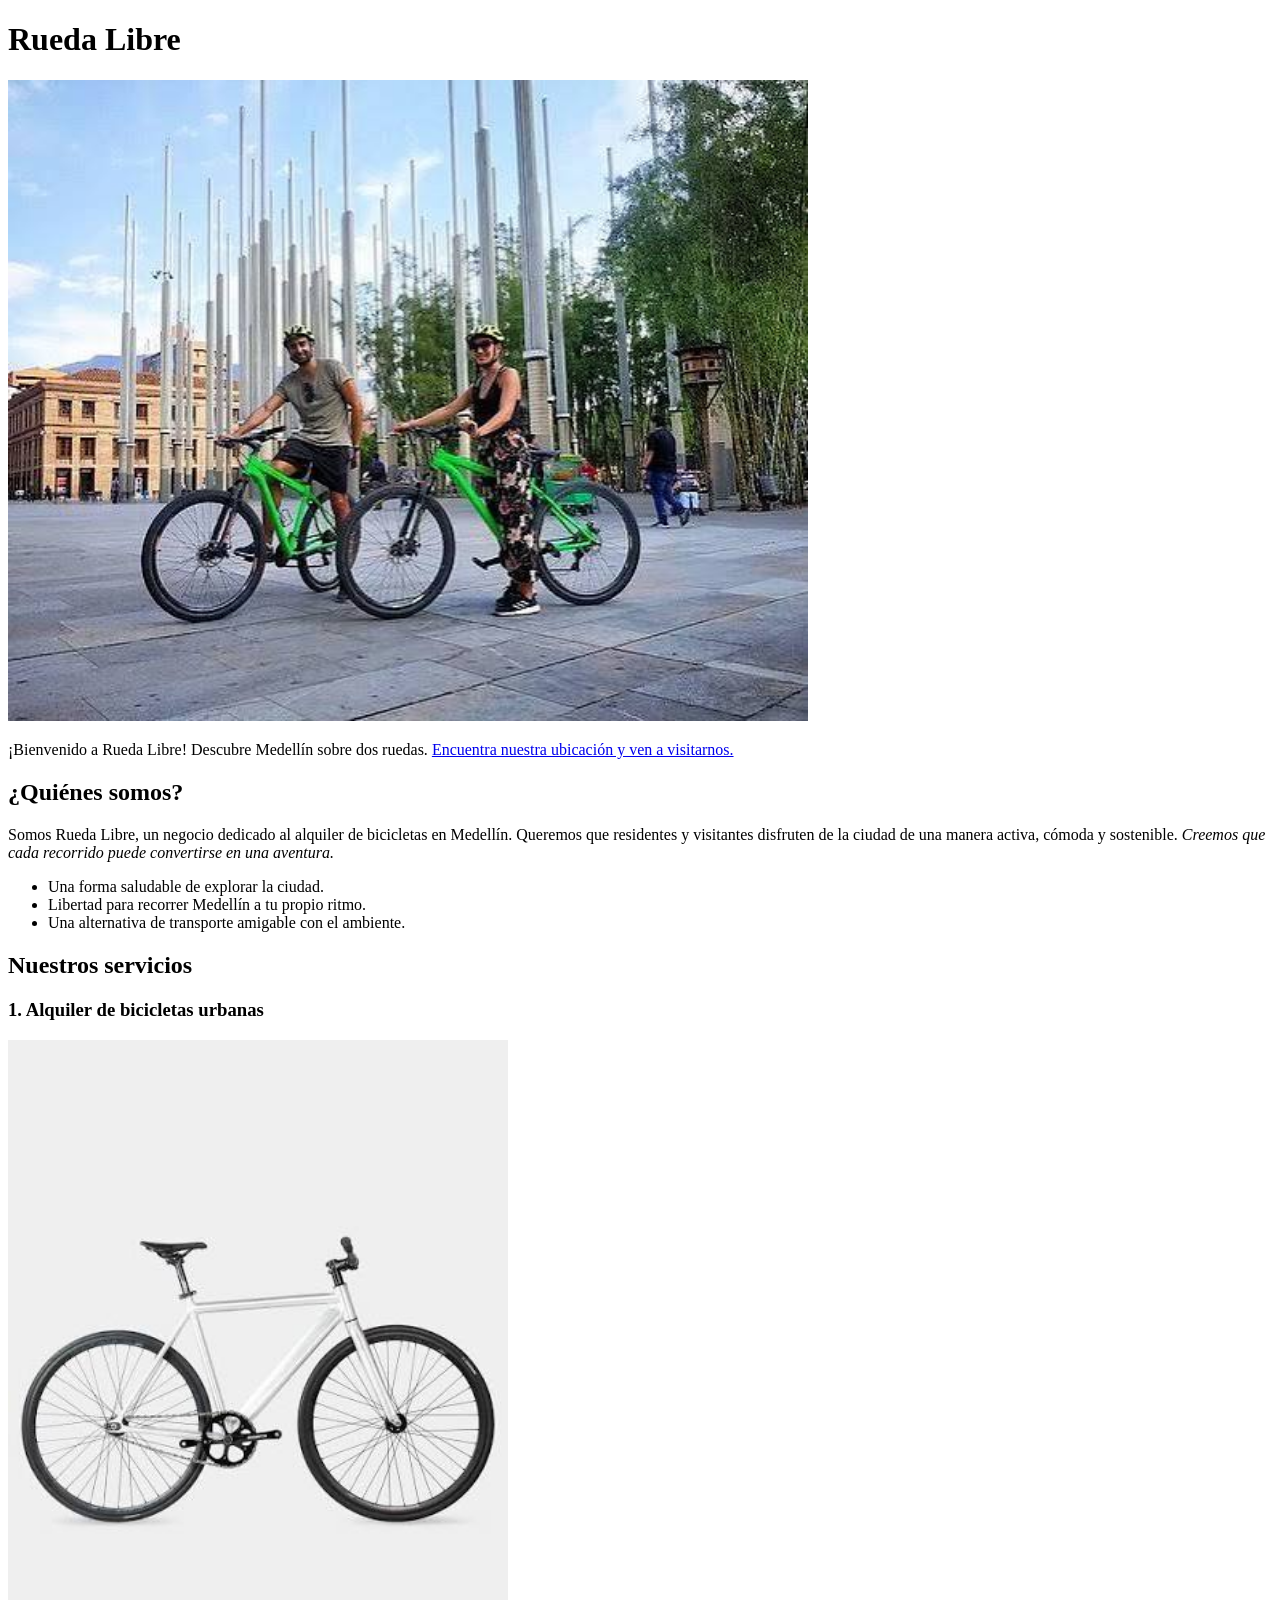
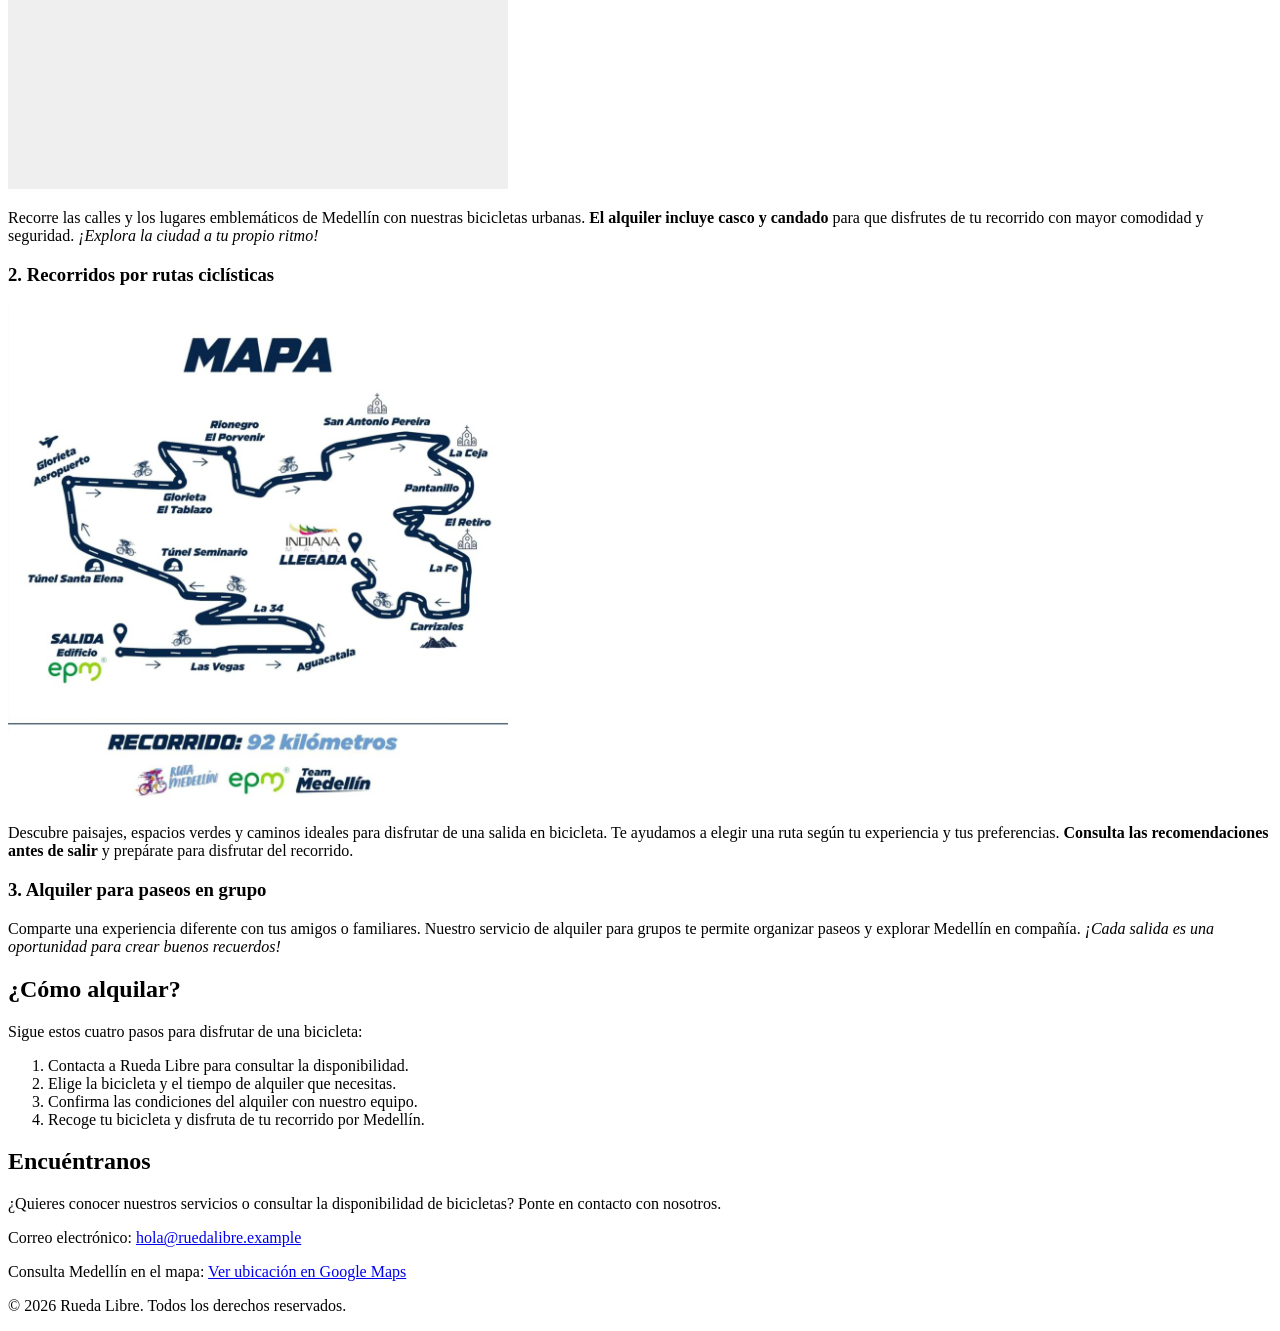
==== index.html @ 16d1e417 "Minireto 2, Día 1" ====
<!DOCTYPE html>
<html lang="es">
<head>
    <meta charset="UTF-8">
    <meta name="viewport" content="width=device-width, initial-scale=1.0">

    <meta name="description" content="Alquila bicicletas con Rueda Libre en Medellín. Explora la ciudad, disfruta de rutas ciclísticas y vive nuevas aventuras sobre dos ruedas.">

    <title>Rueda Libre | Alquiler de bicicletas en Medellín</title>
</head>
<body>

    <header>
        <h1>Rueda Libre</h1>

        <img
            src="img/portada.jpeg"
            alt="Ciclista disfrutando de un recorrido en bicicleta por Medellín"
            width="800"
        >

        <p>
            ¡Bienvenido a Rueda Libre! Descubre Medellín sobre dos ruedas.
            <a href="#encuentranos">Encuentra nuestra ubicación y ven a visitarnos.</a>
        </p>
    </header>

    <main>

        <section id="quienes-somos">
            <h2>¿Quiénes somos?</h2>

            <p>
                Somos Rueda Libre, un negocio dedicado al alquiler de bicicletas
                en Medellín. Queremos que residentes y visitantes disfruten de la
                ciudad de una manera activa, cómoda y sostenible.
                <em>Creemos que cada recorrido puede convertirse en una aventura.</em>
            </p>

            <ul>
                <li>Una forma saludable de explorar la ciudad.</li>
                <li>Libertad para recorrer Medellín a tu propio ritmo.</li>
                <li>Una alternativa de transporte amigable con el ambiente.</li>
            </ul>
        </section>

        <section id="nuestros-servicios">
            <h2>Nuestros servicios</h2>

            <article>
                <h3>1. Alquiler de bicicletas urbanas</h3>

                <img
                    src="img/bicicleta.jpeg"
                    alt="Bicicleta urbana disponible para alquilar en Rueda Libre"
                    width="500"
                >

                <p>
                    Recorre las calles y los lugares emblemáticos de Medellín
                    con nuestras bicicletas urbanas.
                    <strong>El alquiler incluye casco y candado</strong>
                    para que disfrutes de tu recorrido con mayor comodidad y
                    seguridad.
                    <em>¡Explora la ciudad a tu propio ritmo!</em>
                </p>
            </article>

            <article>
                <h3>2. Recorridos por rutas ciclísticas</h3>

                <img
                    src="img/ruta.jpeg"
                    alt="Ruta ciclística rodeada de vegetación en los alrededores de Medellín"
                    width="500"
                >

                <p>
                    Descubre paisajes, espacios verdes y caminos ideales para
                    disfrutar de una salida en bicicleta. Te ayudamos a elegir
                    una ruta según tu experiencia y tus preferencias.
                    <strong>Consulta las recomendaciones antes de salir</strong>
                    y prepárate para disfrutar del recorrido.
                </p>
            </article>

            <article>
                <h3>3. Alquiler para paseos en grupo</h3>

                <p>
                    Comparte una experiencia diferente con tus amigos o familiares.
                    Nuestro servicio de alquiler para grupos te permite organizar
                    paseos y explorar Medellín en compañía.
                    <em>¡Cada salida es una oportunidad para crear buenos recuerdos!</em>
                </p>
            </article>
        </section>

        <section id="como-alquilar">
            <h2>¿Cómo alquilar?</h2>

            <p>Sigue estos cuatro pasos para disfrutar de una bicicleta:</p>

            <ol>
                <li>Contacta a Rueda Libre para consultar la disponibilidad.</li>
                <li>Elige la bicicleta y el tiempo de alquiler que necesitas.</li>
                <li>Confirma las condiciones del alquiler con nuestro equipo.</li>
                <li>Recoge tu bicicleta y disfruta de tu recorrido por Medellín.</li>
            </ol>
        </section>

        <section id="encuentranos">
            <h2>Encuéntranos</h2>

            <p>
                ¿Quieres conocer nuestros servicios o consultar la disponibilidad
                de bicicletas? Ponte en contacto con nosotros.
            </p>

            <p>
                Correo electrónico:
                <a href="mailto:hola@ruedalibre.example">
                    hola@ruedalibre.example
                </a>
            </p>

            <p>
                Consulta Medellín en el mapa:
                <a
                    href="https://www.google.com/maps/search/?api=1&query=Medellin%2C+Colombia"
                    target="_blank"
                    rel="noopener noreferrer"
                >
                    Ver ubicación en Google Maps
                </a>
            </p>
        </section>

    </main>

    <footer>
        <p>&copy; 2026 Rueda Libre. Todos los derechos reservados.</p>
    </footer>

</body>
</html>
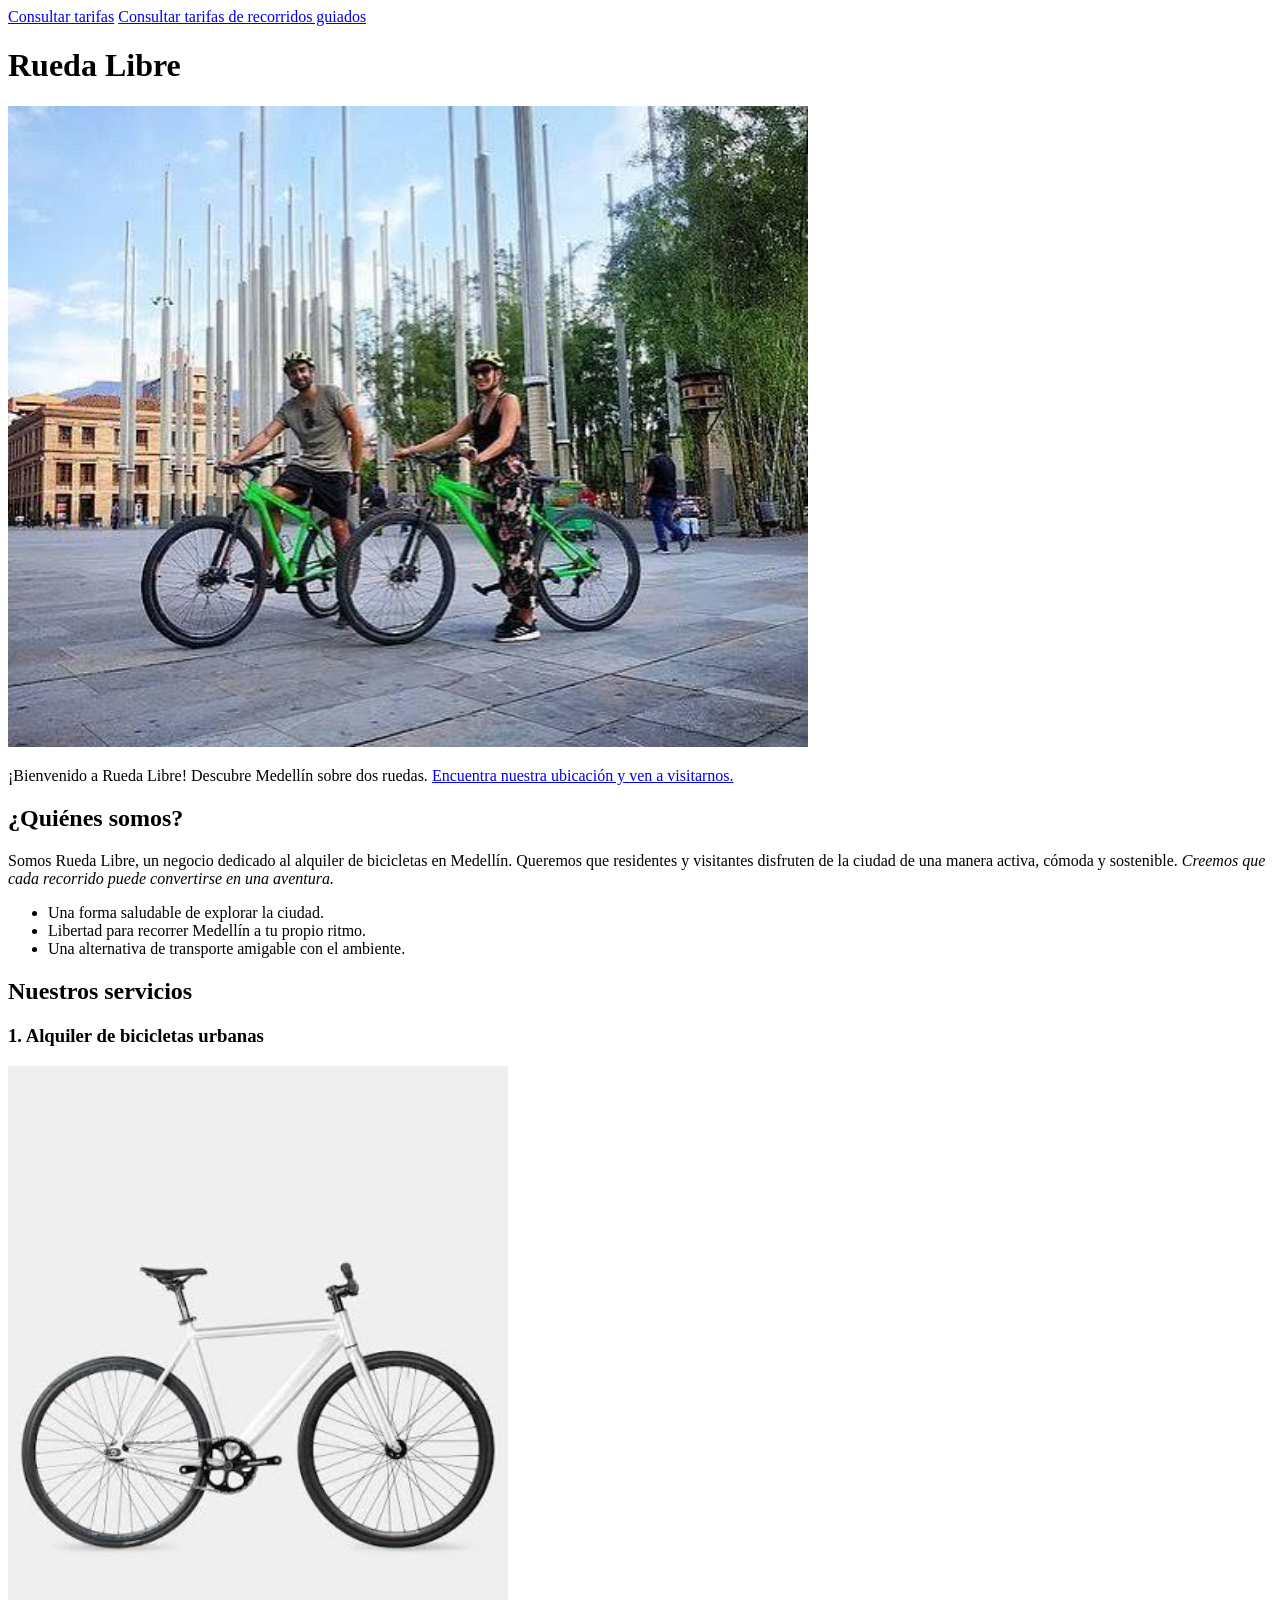
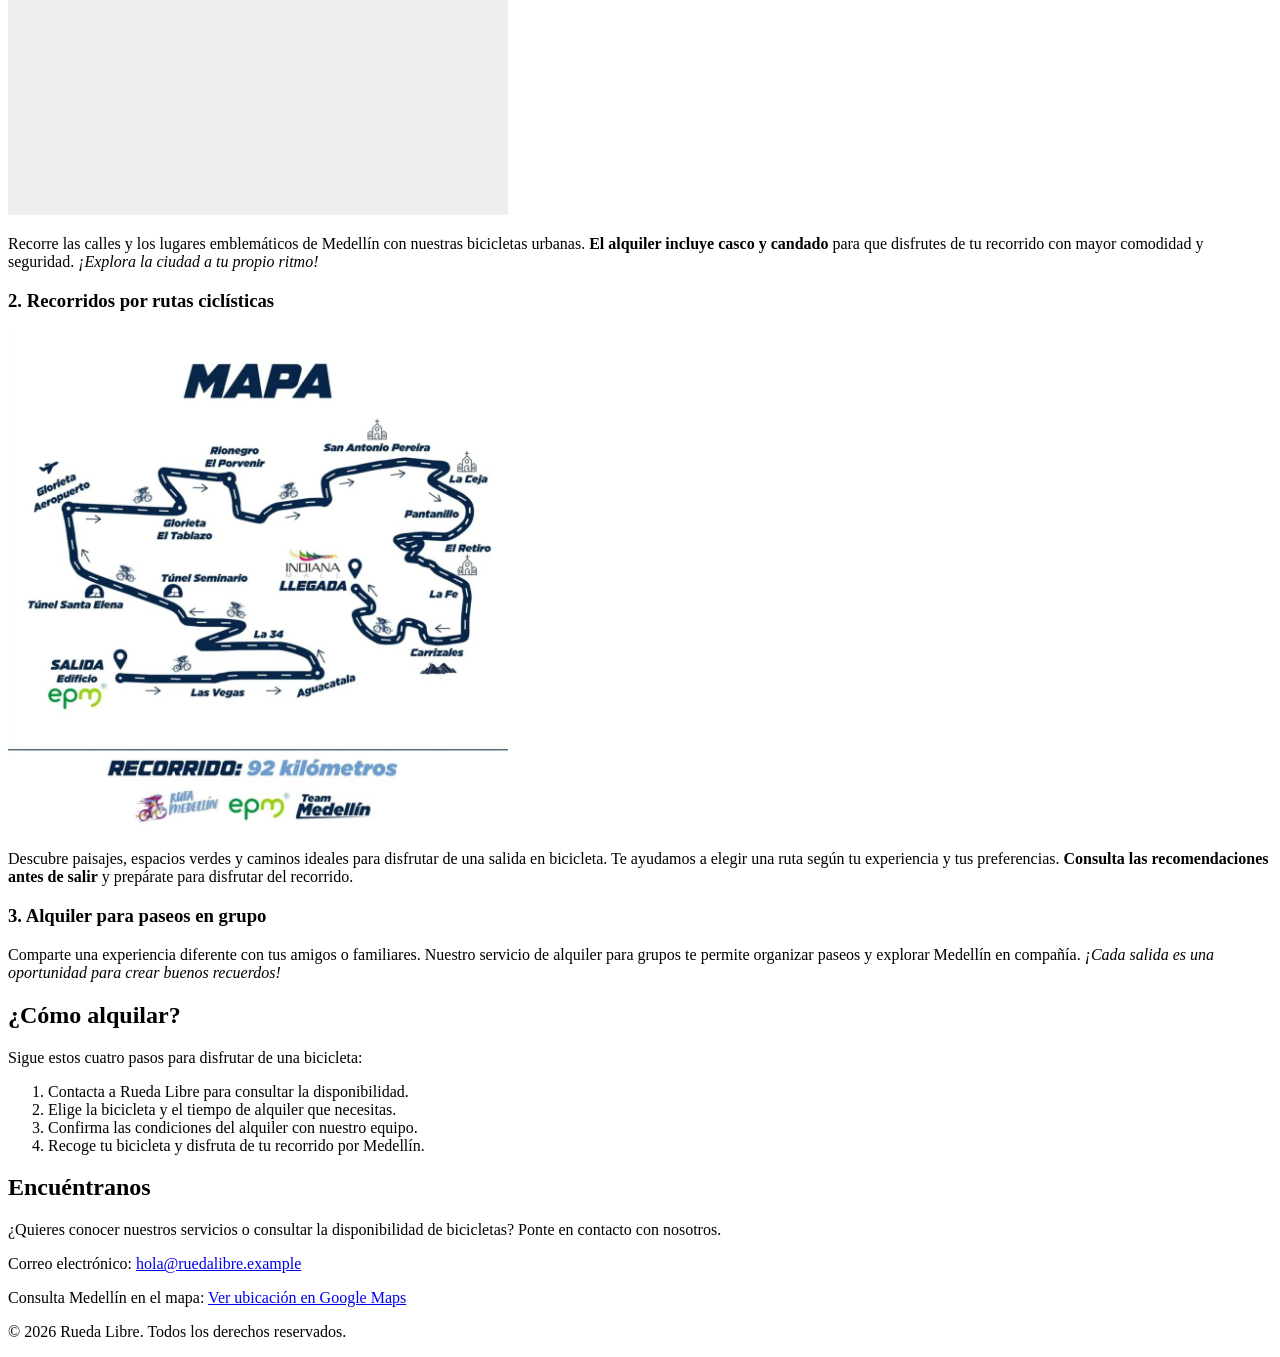
==== commit 9fbbe574: "Minireto 3, Día 1" ====
--- a/index.html
+++ b/index.html
@@ -7,6 +7,12 @@
     <meta name="description" content="Alquila bicicletas con Rueda Libre en Medellín. Explora la ciudad, disfruta de rutas ciclísticas y vive nuevas aventuras sobre dos ruedas.">
 
     <title>Rueda Libre | Alquiler de bicicletas en Medellín</title>
+    
+        <a href="paginas/tarifas.html">Consultar tarifas</a>
+    <a href="paginas/tarifas.html#recorridos-guiados">
+    Consultar tarifas de recorridos guiados
+</a>
+
 </head>
 <body>
 
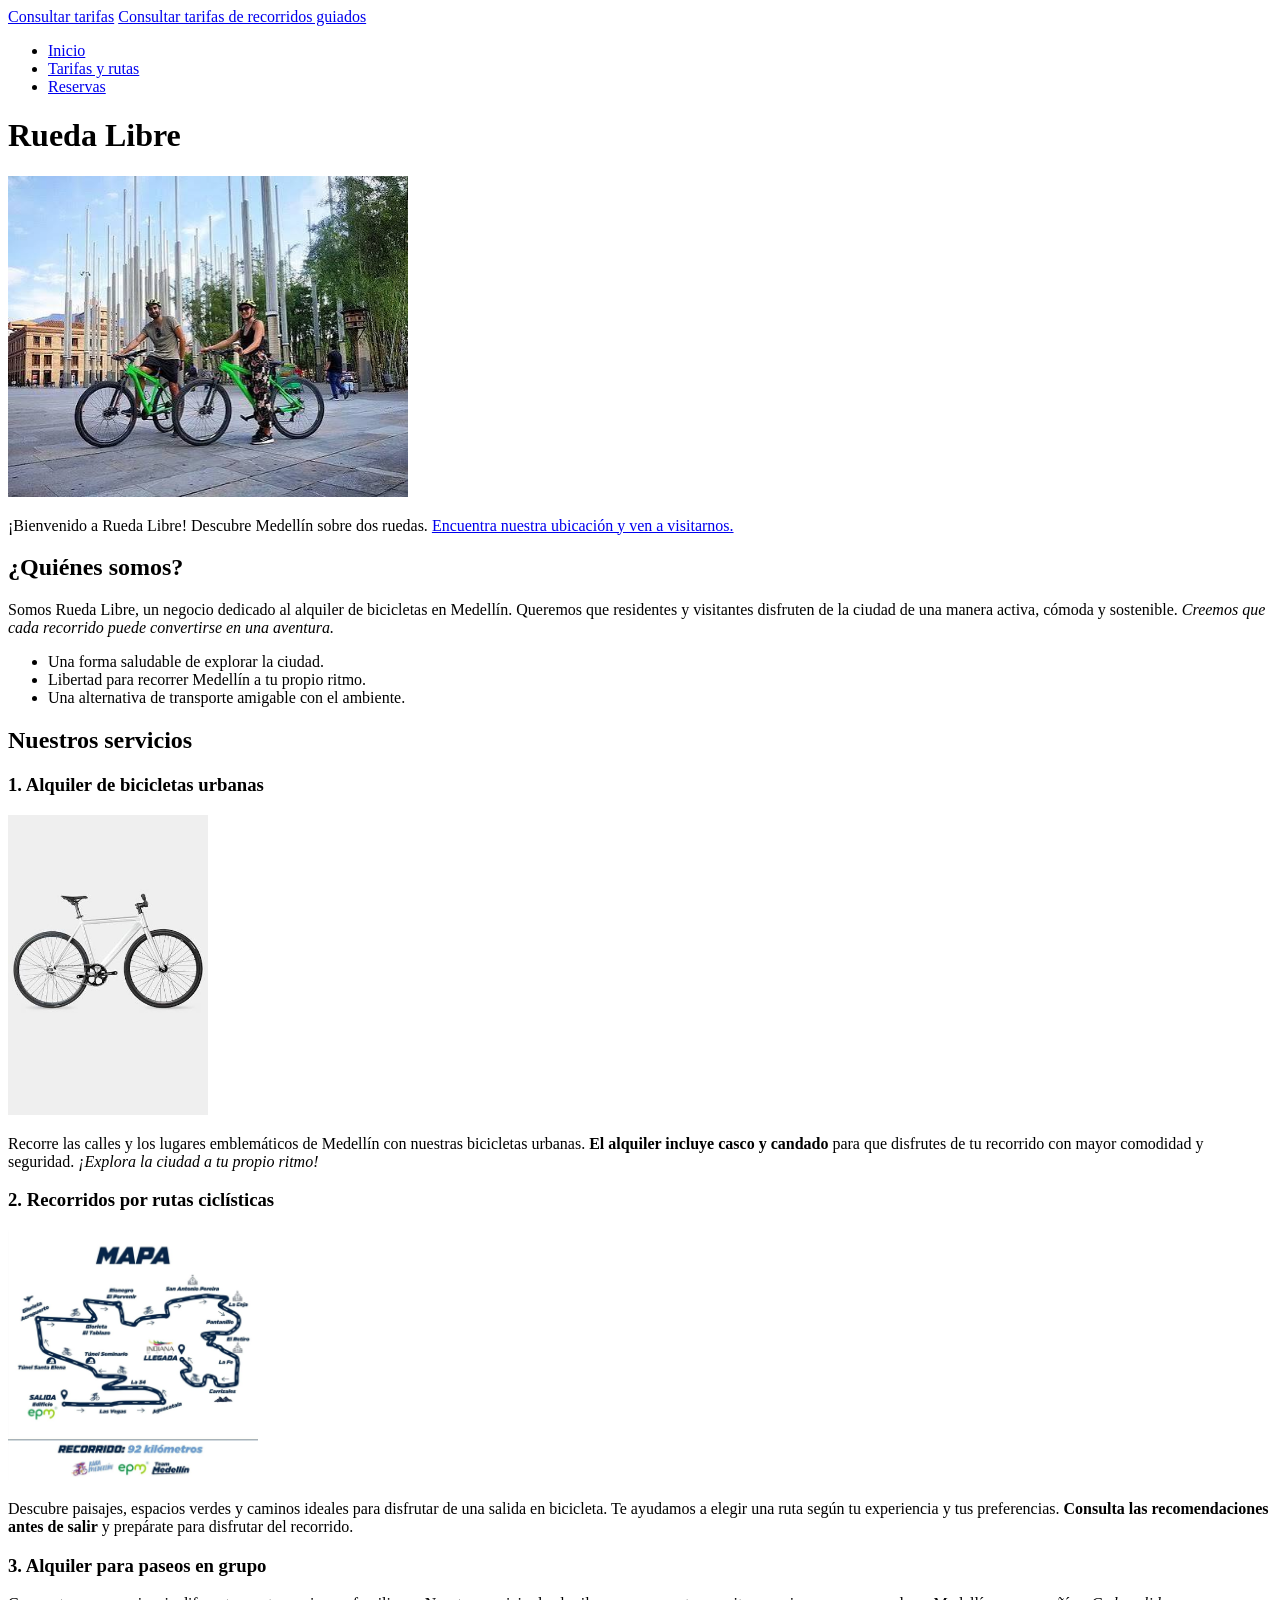
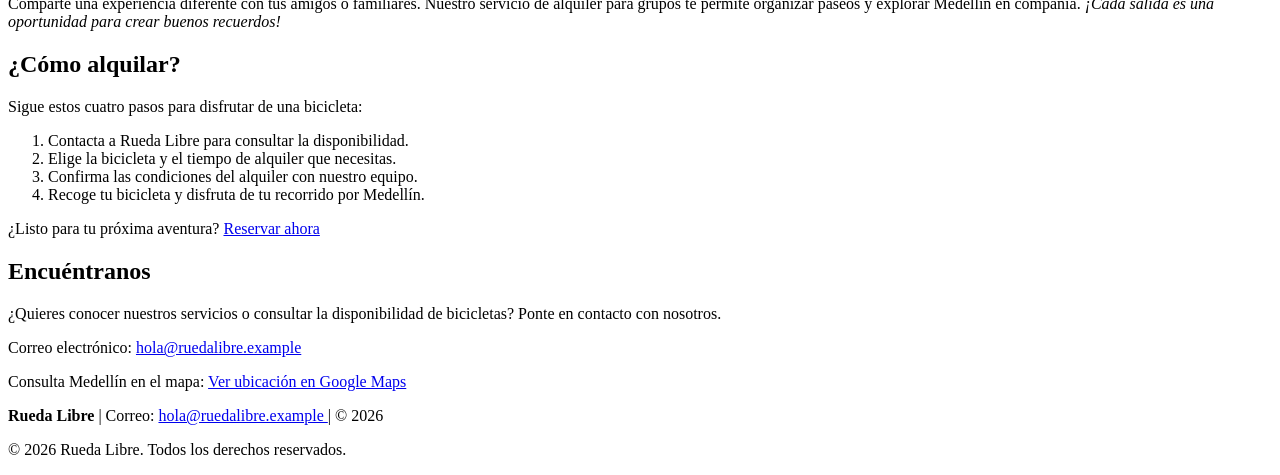
==== commit c14bc649: "v0.1 Día 1 finished" ====
--- a/index.html
+++ b/index.html
@@ -17,12 +17,20 @@
 <body>
 
     <header>
+            <nav aria-label="Menú principal">
+        <ul>
+            <li><a href="index.html" aria-current="page">Inicio</a></li>
+            <li><a href="paginas/tarifas.html">Tarifas y rutas</a></li>
+            <li><a href="paginas/reservas.html">Reservas</a></li>
+        </ul>
+    </nav>
+
         <h1>Rueda Libre</h1>
 
         <img
             src="img/portada.jpeg"
             alt="Ciclista disfrutando de un recorrido en bicicleta por Medellín"
-            width="800"
+            width="400"
         >
 
         <p>
@@ -59,7 +67,7 @@
                 <img
                     src="img/bicicleta.jpeg"
                     alt="Bicicleta urbana disponible para alquilar en Rueda Libre"
-                    width="500"
+                    width="200"
                 >
 
                 <p>
@@ -78,7 +86,7 @@
                 <img
                     src="img/ruta.jpeg"
                     alt="Ruta ciclística rodeada de vegetación en los alrededores de Medellín"
-                    width="500"
+                    width="250"
                 >
 
                 <p>
@@ -114,6 +122,10 @@
                 <li>Recoge tu bicicleta y disfruta de tu recorrido por Medellín.</li>
             </ol>
         </section>
+        <p>
+    ¿Listo para tu próxima aventura?
+    <a href="paginas/reservas.html">Reservar ahora</a>
+</p>
 
         <section id="encuentranos">
             <h2>Encuéntranos</h2>
@@ -144,7 +156,16 @@
 
     </main>
 
+
     <footer>
+        <p>
+        <strong>Rueda Libre</strong> |
+        Correo:
+        <a href="mailto:hola@ruedalibre.example">
+            hola@ruedalibre.example
+        </a> |
+        &copy; 2026
+    </p>
         <p>&copy; 2026 Rueda Libre. Todos los derechos reservados.</p>
     </footer>
 
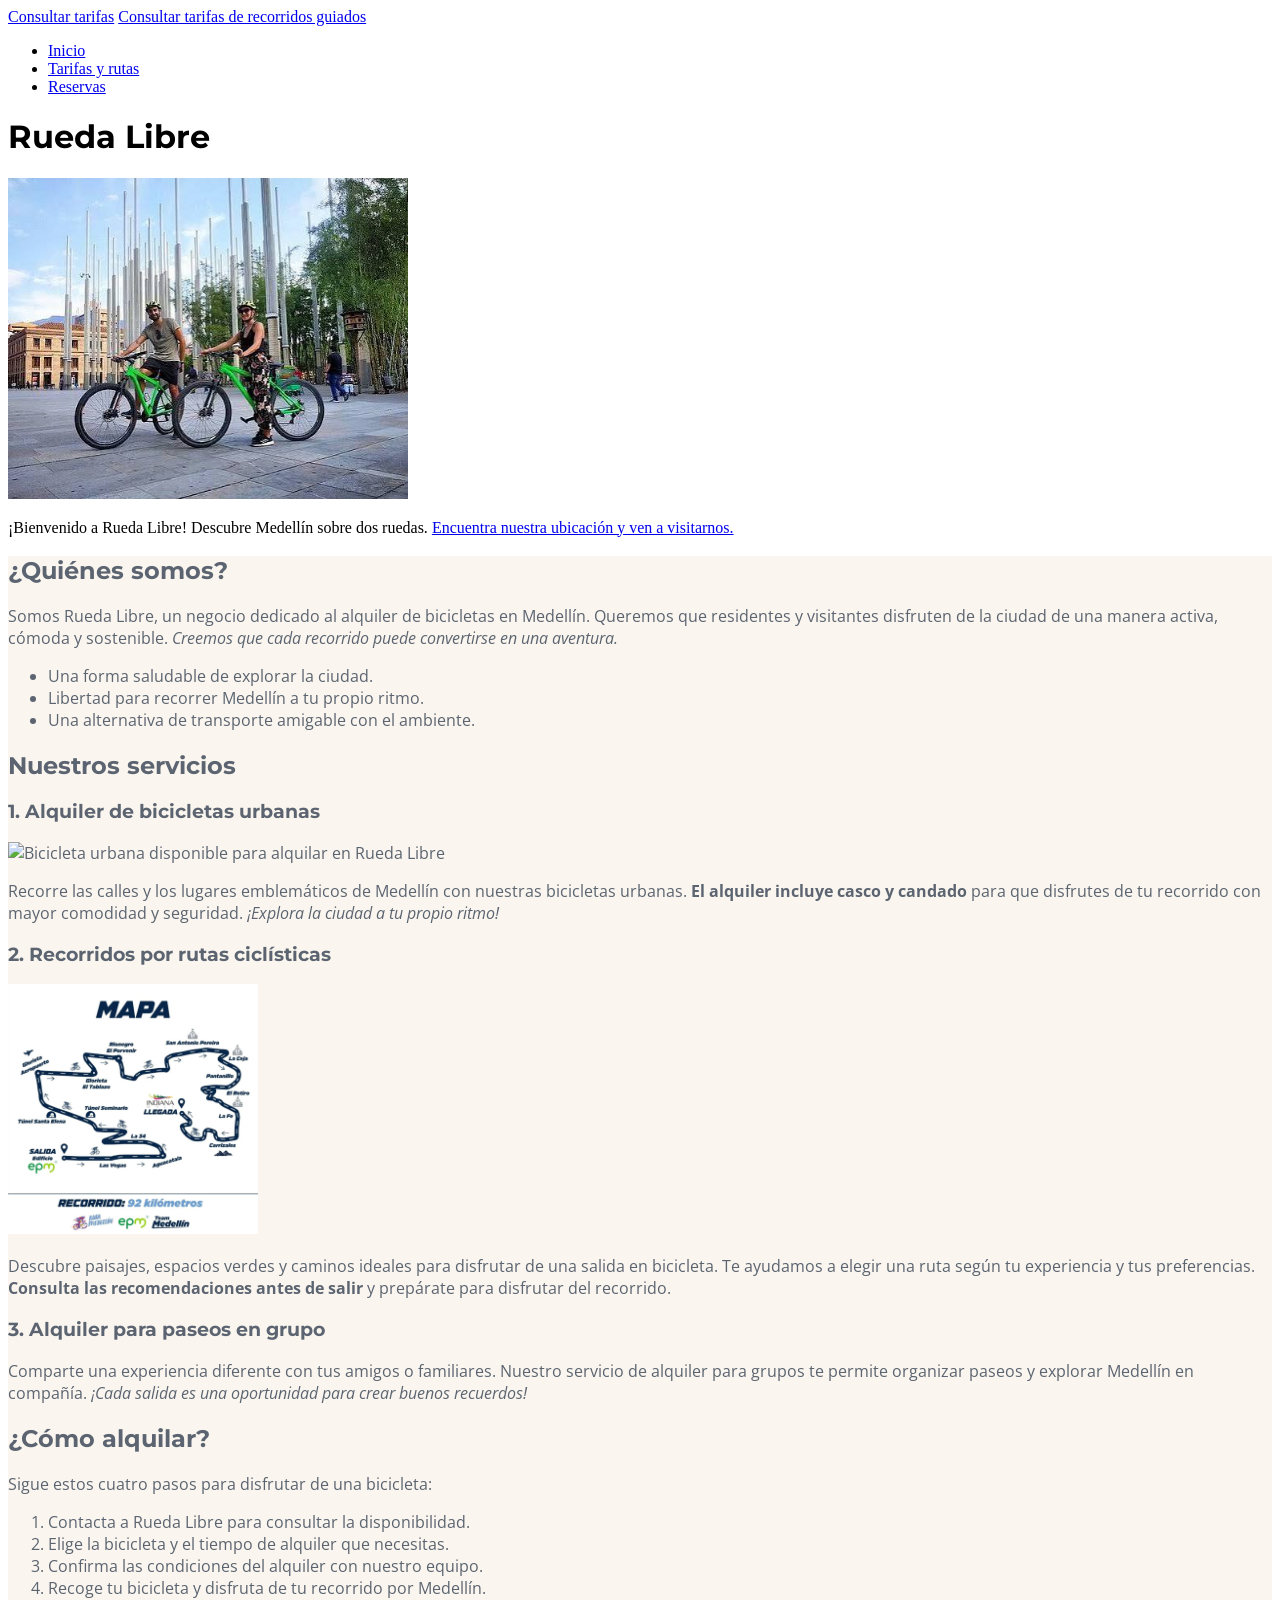
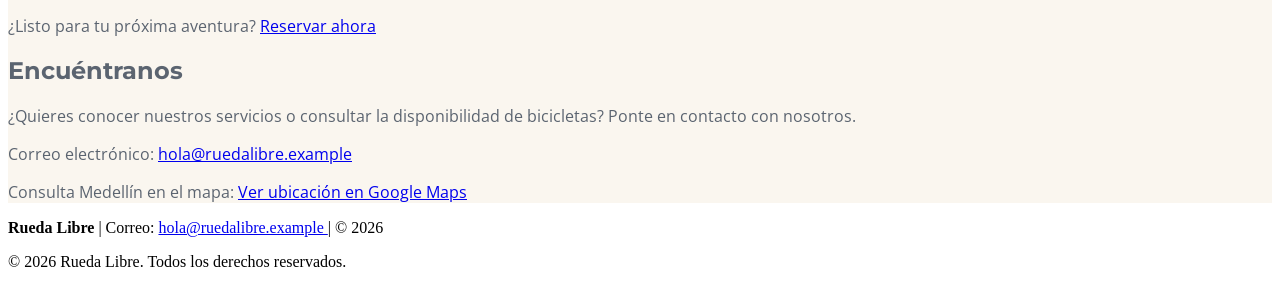
==== commit f0469443: "styles(styles):se agregó fuentes, color y espaciado" ====
--- a/index.html
+++ b/index.html
@@ -1,37 +1,44 @@
 <!DOCTYPE html>
 <html lang="es">
+
 <head>
     <meta charset="UTF-8">
     <meta name="viewport" content="width=device-width, initial-scale=1.0">
 
-    <meta name="description" content="Alquila bicicletas con Rueda Libre en Medellín. Explora la ciudad, disfruta de rutas ciclísticas y vive nuevas aventuras sobre dos ruedas.">
+    <meta name="description"
+        content="Alquila bicicletas con Rueda Libre en Medellín. Explora la ciudad, disfruta de rutas ciclísticas y vive nuevas aventuras sobre dos ruedas.">
 
     <title>Rueda Libre | Alquiler de bicicletas en Medellín</title>
-    
-        <a href="paginas/tarifas.html">Consultar tarifas</a>
+
+    <a href="paginas/tarifas.html">Consultar tarifas</a>
     <a href="paginas/tarifas.html#recorridos-guiados">
-    Consultar tarifas de recorridos guiados
-</a>
+        Consultar tarifas de recorridos guiados
+    </a>
 
+    <link rel="stylesheet" href="css/styles.css">
+    <link rel="preconnect" href="https://fonts.googleapis.com">
+    <link rel="preconnect" href="https://fonts.gstatic.com" crossorigin>
+    <link href="https://fonts.googleapis.com/css2?family=Montserrat:ital,wght@0,100..900;1,100..900&display=swap"
+        rel="stylesheet">
+    <link
+        href="https://fonts.googleapis.com/css2?family=Montserrat:ital,wght@0,100..900;1,100..900&family=Open+Sans:ital,wght@0,300..800;1,300..800&display=swap"
+        rel="stylesheet">
 </head>
+
 <body>
 
     <header>
-            <nav aria-label="Menú principal">
-        <ul>
-            <li><a href="index.html" aria-current="page">Inicio</a></li>
-            <li><a href="paginas/tarifas.html">Tarifas y rutas</a></li>
-            <li><a href="paginas/reservas.html">Reservas</a></li>
-        </ul>
-    </nav>
+        <nav aria-label="Menú principal">
+            <ul>
+                <li><a href="index.html" aria-current="page">Inicio</a></li>
+                <li><a href="paginas/tarifas.html">Tarifas y rutas</a></li>
+                <li><a href="paginas/reservas.html">Reservas</a></li>
+            </ul>
+        </nav>
 
         <h1>Rueda Libre</h1>
 
-        <img
-            src="img/portada.jpeg"
-            alt="Ciclista disfrutando de un recorrido en bicicleta por Medellín"
-            width="400"
-        >
+        <img src="img/portada.jpeg" alt="Ciclista disfrutando de un recorrido en bicicleta por Medellín" width="400">
 
         <p>
             ¡Bienvenido a Rueda Libre! Descubre Medellín sobre dos ruedas.
@@ -64,11 +71,8 @@
             <article>
                 <h3>1. Alquiler de bicicletas urbanas</h3>
 
-                <img
-                    src="img/bicicleta.jpeg"
-                    alt="Bicicleta urbana disponible para alquilar en Rueda Libre"
-                    width="200"
-                >
+                <img src="img/bicicleta.jpeg" alt="Bicicleta urbana disponible para alquilar en Rueda Libre"
+                    width="200">
 
                 <p>
                     Recorre las calles y los lugares emblemáticos de Medellín
@@ -83,11 +87,8 @@
             <article>
                 <h3>2. Recorridos por rutas ciclísticas</h3>
 
-                <img
-                    src="img/ruta.jpeg"
-                    alt="Ruta ciclística rodeada de vegetación en los alrededores de Medellín"
-                    width="250"
-                >
+                <img src="img/ruta.jpeg" alt="Ruta ciclística rodeada de vegetación en los alrededores de Medellín"
+                    width="250">
 
                 <p>
                     Descubre paisajes, espacios verdes y caminos ideales para
@@ -123,9 +124,9 @@
             </ol>
         </section>
         <p>
-    ¿Listo para tu próxima aventura?
-    <a href="paginas/reservas.html">Reservar ahora</a>
-</p>
+            ¿Listo para tu próxima aventura?
+            <a href="paginas/reservas.html">Reservar ahora</a>
+        </p>
 
         <section id="encuentranos">
             <h2>Encuéntranos</h2>
@@ -144,11 +145,8 @@
 
             <p>
                 Consulta Medellín en el mapa:
-                <a
-                    href="https://www.google.com/maps/search/?api=1&query=Medellin%2C+Colombia"
-                    target="_blank"
-                    rel="noopener noreferrer"
-                >
+                <a href="https://www.google.com/maps/search/?api=1&query=Medellin%2C+Colombia" target="_blank"
+                    rel="noopener noreferrer">
                     Ver ubicación en Google Maps
                 </a>
             </p>
@@ -159,15 +157,16 @@
 
     <footer>
         <p>
-        <strong>Rueda Libre</strong> |
-        Correo:
-        <a href="mailto:hola@ruedalibre.example">
-            hola@ruedalibre.example
-        </a> |
-        &copy; 2026
-    </p>
+            <strong>Rueda Libre</strong> |
+            Correo:
+            <a href="mailto:hola@ruedalibre.example">
+                hola@ruedalibre.example
+            </a> |
+            &copy; 2026
+        </p>
         <p>&copy; 2026 Rueda Libre. Todos los derechos reservados.</p>
     </footer>
 
 </body>
+
 </html>
--- a/css/styles.css
+++ b/css/styles.css
@@ -0,0 +1,23 @@
+:root {
+--botones-y-enlaces:#1E7A4F;
+--Destacados-y-botones-secundarios:#FC9D14;
+--Titulos-y-encabezado:#14213D;
+--Fondo-general:#FAF6EF;
+--Texto-secundario:#5B6470;
+--fuenteMonts:"Montserrat", sans-serif;
+--fuenteOpenSans:"Open Sans", sans-serif;
+--espaciadotiny:0.5rem;
+--espaciadomedium:1.0rem;
+--espaciadobig:1.5rem;
+}
+
+main{
+font-family: var(--fuenteOpenSans);
+color: var(--Texto-secundario);
+background-color: var(--Fondo-general);
+}
+
+h1,h2,h3,h4,h5,h6{
+font-family: var(--fuenteMonts);
+}
+
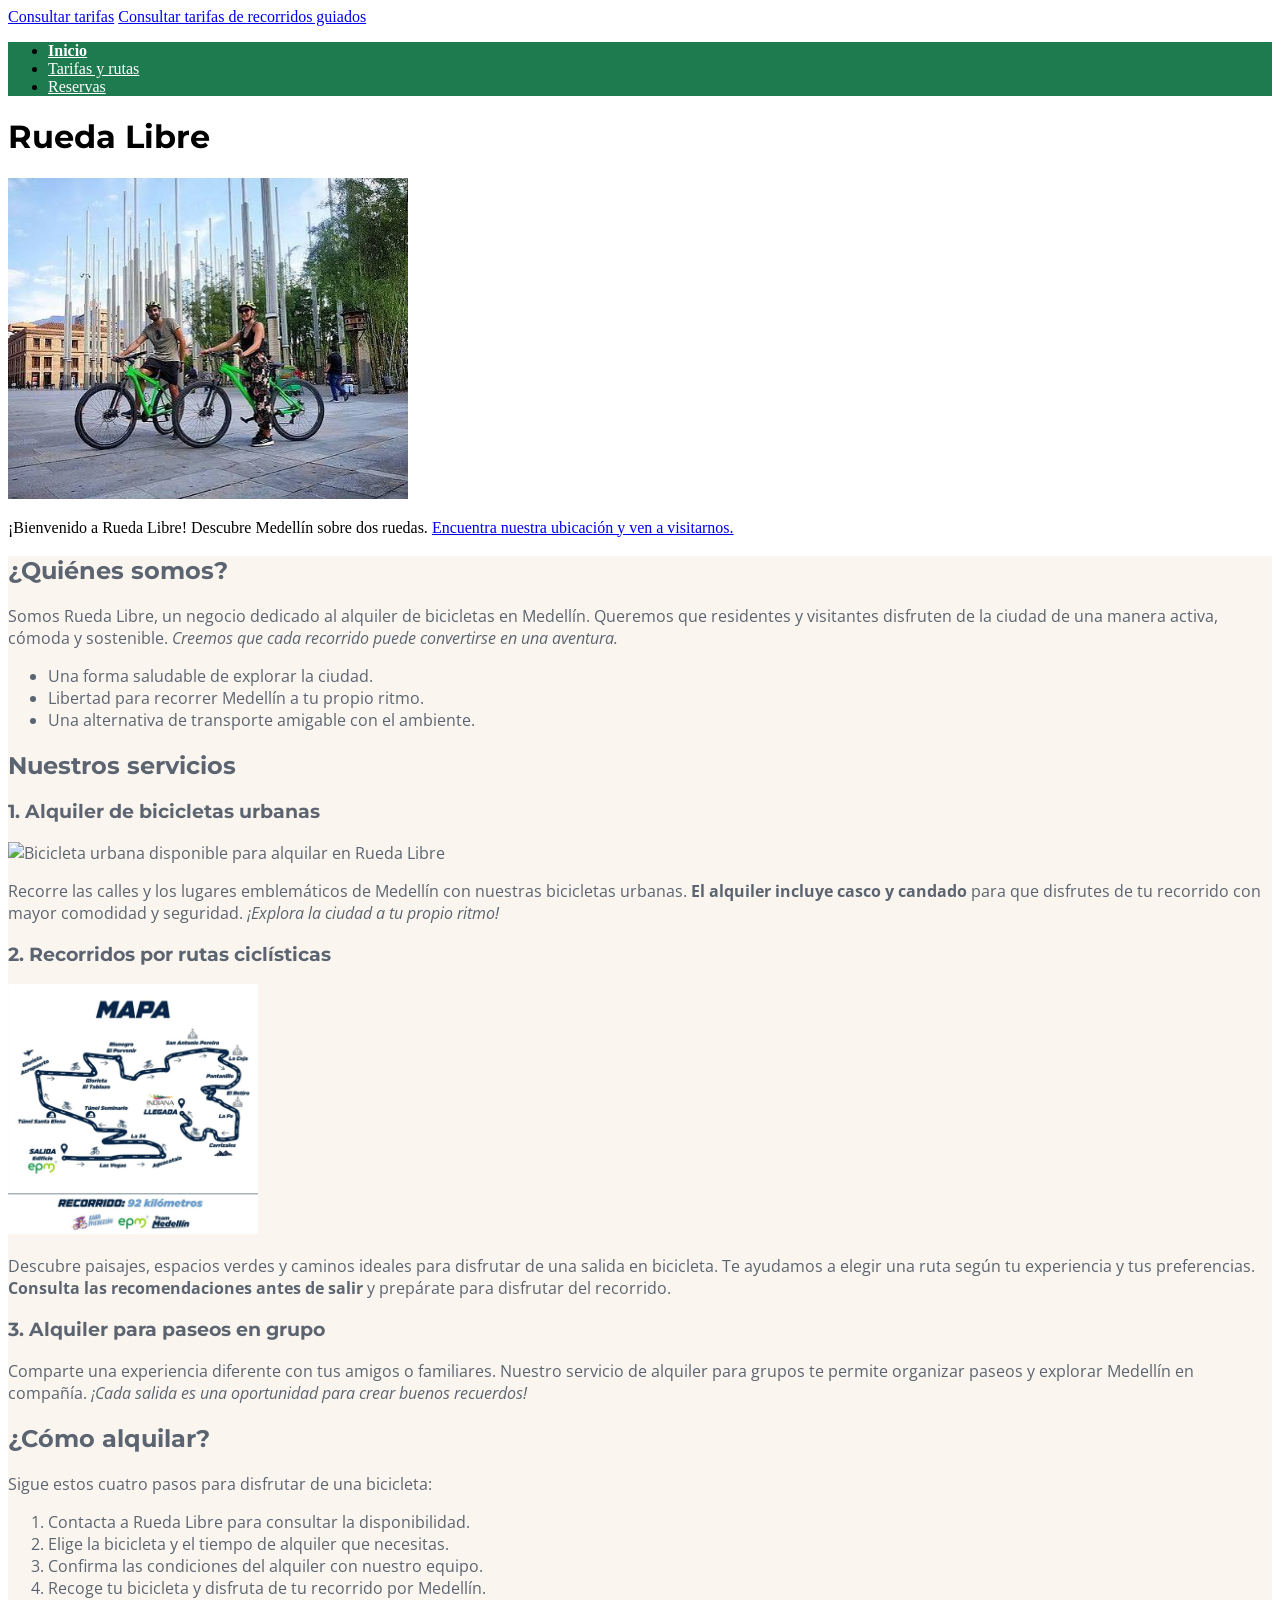
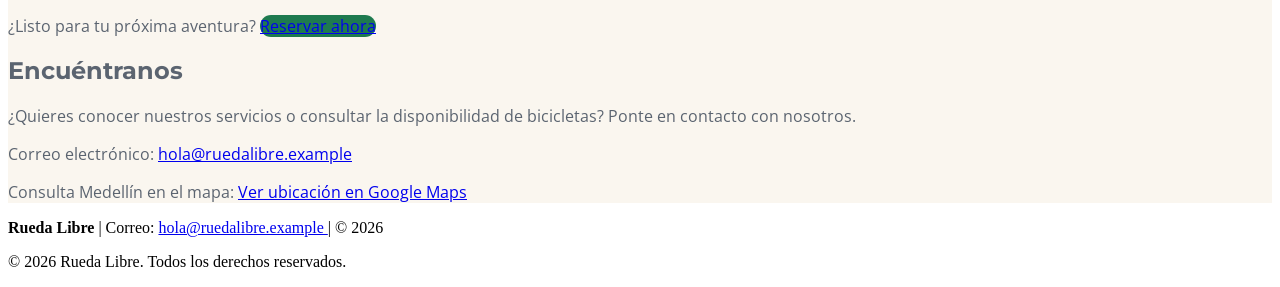
==== commit 272b4837: "styles" ====
--- a/index.html
+++ b/index.html
@@ -29,8 +29,8 @@
 
     <header>
         <nav aria-label="Menú principal">
-            <ul>
-                <li><a href="index.html" aria-current="page">Inicio</a></li>
+            <ul id="menu">
+                <li><a href="index.html" class="activo" aria-current="page">Inicio</a></li>
                 <li><a href="paginas/tarifas.html">Tarifas y rutas</a></li>
                 <li><a href="paginas/reservas.html">Reservas</a></li>
             </ul>
@@ -125,7 +125,7 @@
         </section>
         <p>
             ¿Listo para tu próxima aventura?
-            <a href="paginas/reservas.html">Reservar ahora</a>
+            <a class="reservar" href="paginas/reservas.html">Reservar ahora</a>
         </p>
 
         <section id="encuentranos">
--- a/css/styles.css
+++ b/css/styles.css
@@ -21,3 +21,32 @@
 font-family: var(--fuenteMonts);
 }
 
+
+
+#menu a { 
+color: white; 
+}
+
+.activo { 
+color: var(--Destacados-y-botones-secundarios); font-weight: 600; 
+}
+
+#menu{
+    background-color: #1E7A4F;
+}
+ul a:hover{
+background-color:#1D8F7C;
+font-weight: bold;
+}
+
+*:focus{
+padding: var(--espaciadotiny);
+outline:solid var(--Destacados-y-botones-secundarios);
+border-radius: 20px;
+}
+
+.reservar{
+background-color: var(--botones-y-enlaces);
+outline: white;
+border-radius: 20px;
+}
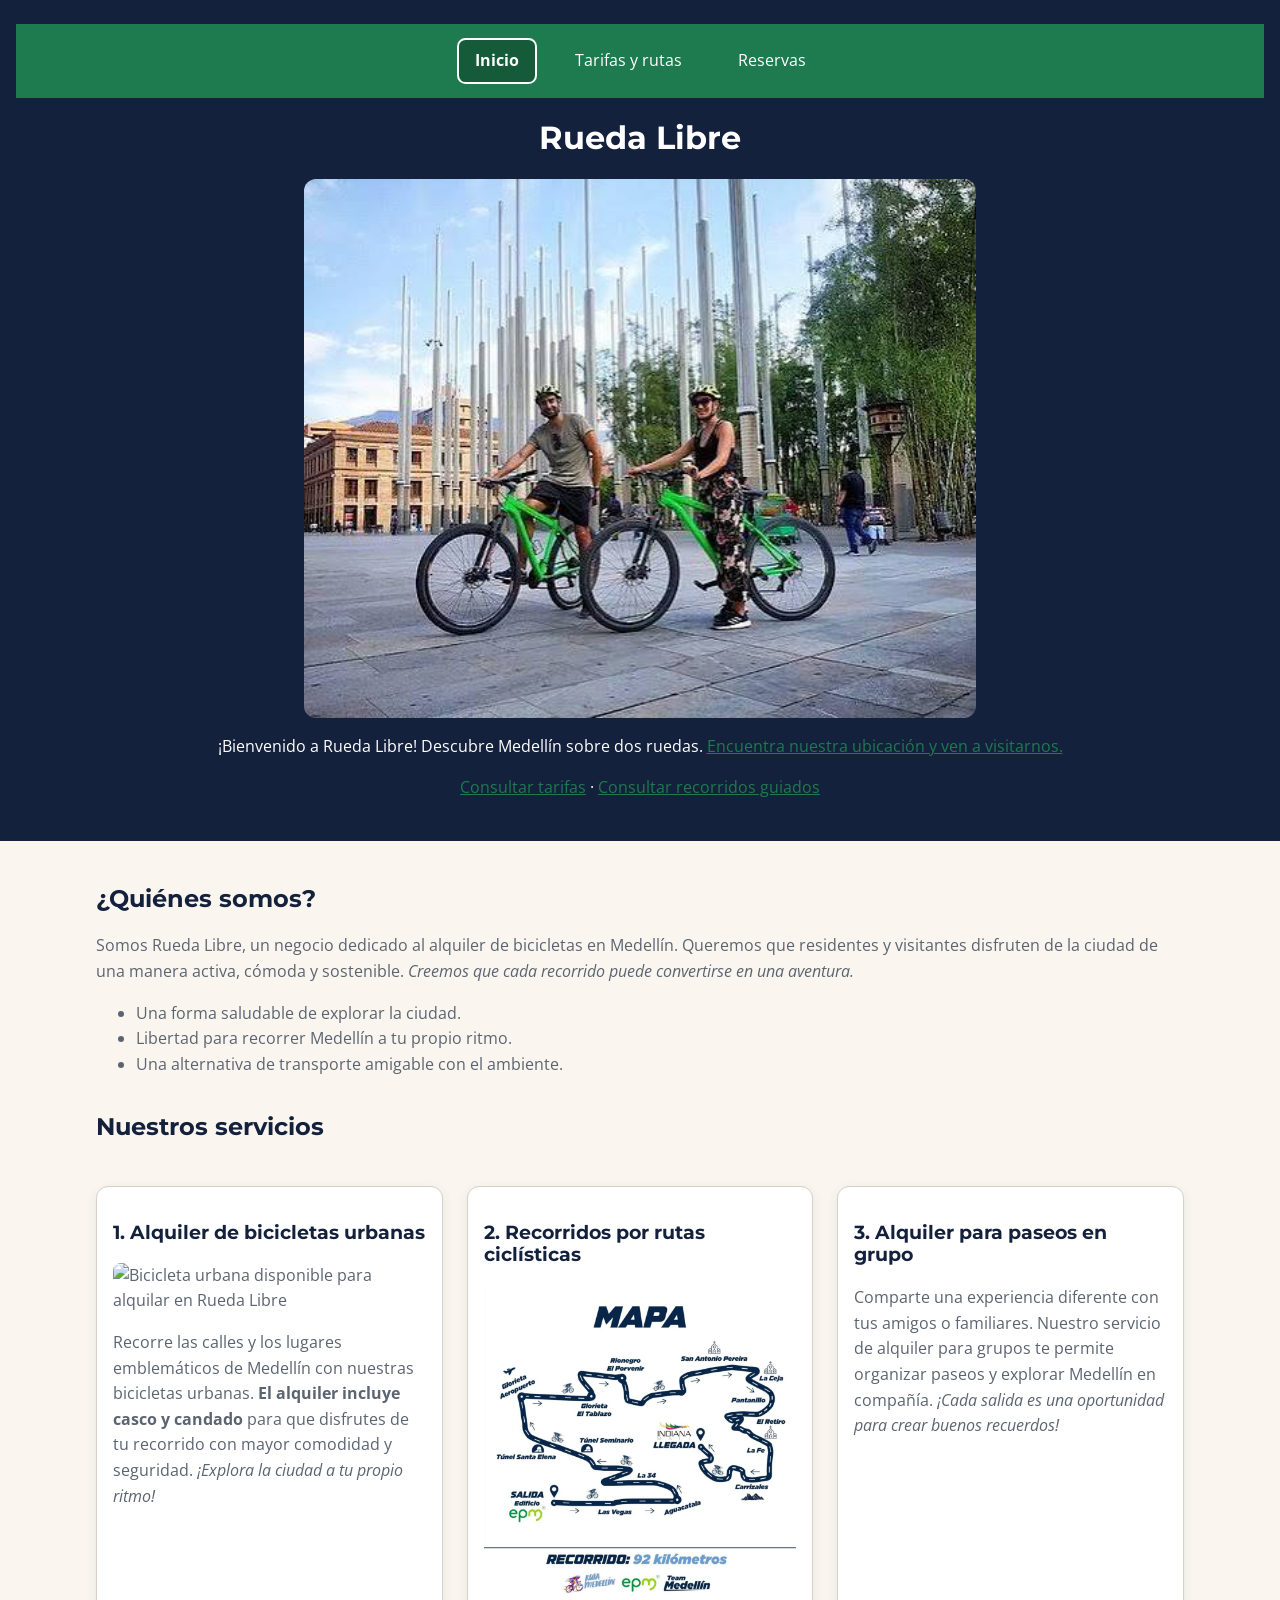
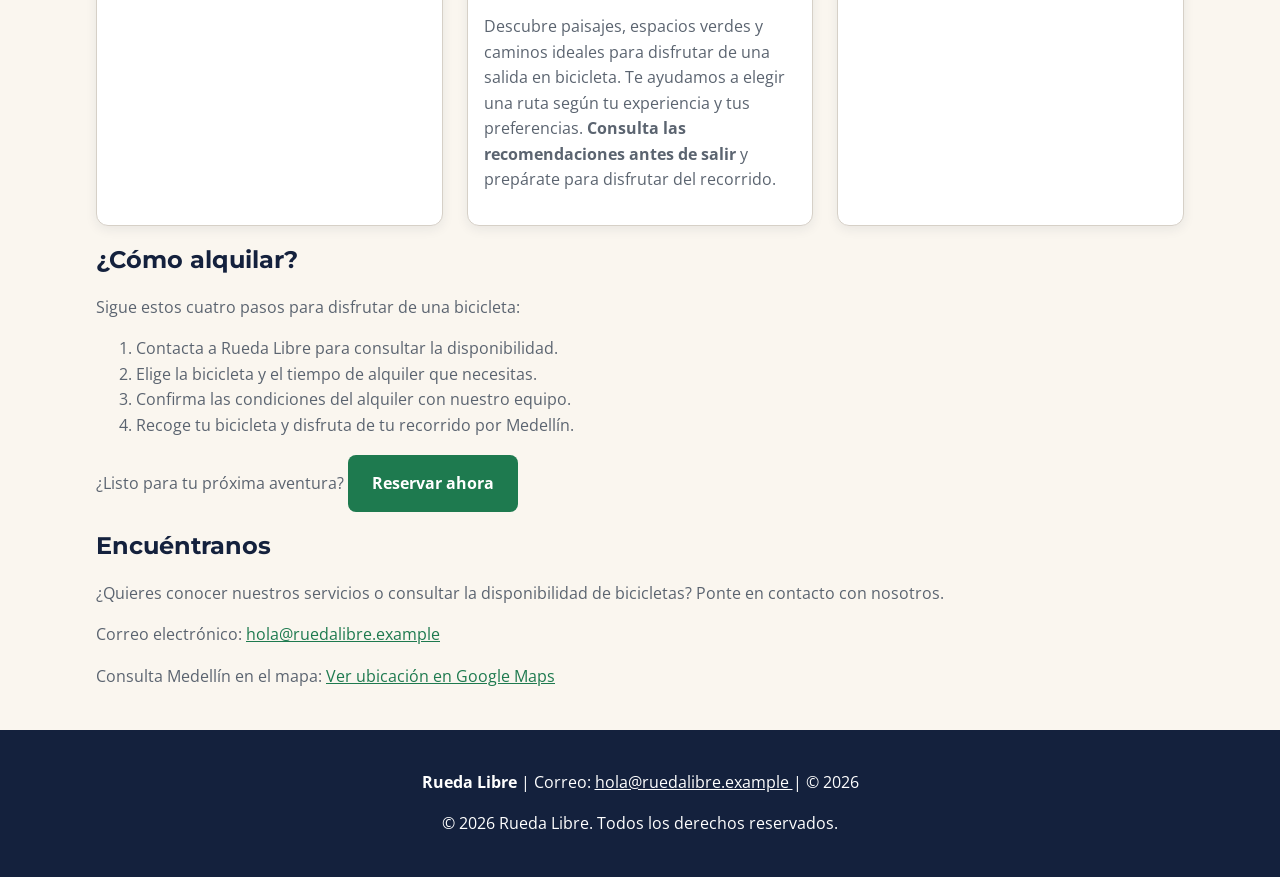
==== commit 533c494c: "styles/feat: Se corrigieron errores de sintaxis, se organizó y se agregaron funciones varias en styl" ====
--- a/index.html
+++ b/index.html
@@ -9,11 +9,6 @@
         content="Alquila bicicletas con Rueda Libre en Medellín. Explora la ciudad, disfruta de rutas ciclísticas y vive nuevas aventuras sobre dos ruedas.">
 
     <title>Rueda Libre | Alquiler de bicicletas en Medellín</title>
-
-    <a href="paginas/tarifas.html">Consultar tarifas</a>
-    <a href="paginas/tarifas.html#recorridos-guiados">
-        Consultar tarifas de recorridos guiados
-    </a>
 
     <link rel="stylesheet" href="css/styles.css">
     <link rel="preconnect" href="https://fonts.googleapis.com">
@@ -43,6 +38,10 @@
         <p>
             ¡Bienvenido a Rueda Libre! Descubre Medellín sobre dos ruedas.
             <a href="#encuentranos">Encuentra nuestra ubicación y ven a visitarnos.</a>
+        </p>
+        <p>
+            <a href="paginas/tarifas.html">Consultar tarifas</a> ·
+            <a href="paginas/tarifas.html#recorridos-guiados">Consultar recorridos guiados</a>
         </p>
     </header>
 
--- a/css/styles.css
+++ b/css/styles.css
@@ -1,52 +1,266 @@
+/* Rueda Libre — estilos globales */
 :root {
---botones-y-enlaces:#1E7A4F;
---Destacados-y-botones-secundarios:#FC9D14;
---Titulos-y-encabezado:#14213D;
---Fondo-general:#FAF6EF;
---Texto-secundario:#5B6470;
---fuenteMonts:"Montserrat", sans-serif;
---fuenteOpenSans:"Open Sans", sans-serif;
---espaciadotiny:0.5rem;
---espaciadomedium:1.0rem;
---espaciadobig:1.5rem;
-}
-
-main{
-font-family: var(--fuenteOpenSans);
-color: var(--Texto-secundario);
-background-color: var(--Fondo-general);
-}
-
-h1,h2,h3,h4,h5,h6{
-font-family: var(--fuenteMonts);
-}
-
-
-
-#menu a { 
-color: white; 
-}
-
-.activo { 
-color: var(--Destacados-y-botones-secundarios); font-weight: 600; 
-}
-
-#menu{
-    background-color: #1E7A4F;
-}
-ul a:hover{
-background-color:#1D8F7C;
-font-weight: bold;
-}
-
-*:focus{
-padding: var(--espaciadotiny);
-outline:solid var(--Destacados-y-botones-secundarios);
-border-radius: 20px;
-}
-
-.reservar{
-background-color: var(--botones-y-enlaces);
-outline: white;
-border-radius: 20px;
-}+    --botones-y-enlaces: #1E7A4F;
+    --destacados-y-botones-secundarios: #FC9D14;
+    --titulos-y-encabezado: #14213D;
+    --fondo-general: #FAF6EF;
+    --texto-secundario: #5B6470;
+    --fuente-monts: "Montserrat", sans-serif;
+    --fuente-open-sans: "Open Sans", sans-serif;
+    --espaciado-tiny: 0.5rem;
+    --espaciado-medium: 1rem;
+    --espaciado-big: 1.5rem;
+}
+
+/* 1. El ancho declarado incluye padding y borde. */
+*,
+*::before,
+*::after {
+    box-sizing: border-box;
+}
+
+html {
+    font-size: 100%;
+}
+
+body {
+    margin: 0;
+    color: var(--texto-secundario);
+    background: var(--fondo-general);
+    font-family: var(--fuente-open-sans);
+    line-height: 1.6;
+}
+
+h1, h2, h3, h4, h5, h6 {
+    color: var(--titulos-y-encabezado);
+    font-family: var(--fuente-monts);
+    line-height: 1.2;
+}
+
+/* 2. Contenido centrado y portada con altura relativa a la ventana. */
+main {
+    width: 100%;
+    max-width: 70rem;
+    margin: 0 auto;
+    padding: var(--espaciado-big) var(--espaciado-medium);
+    background: var(--fondo-general);
+}
+
+header {
+    padding: var(--espaciado-big) var(--espaciado-medium);
+    text-align: center;
+    background: var(--titulos-y-encabezado);
+    color: #fff;
+}
+
+header h1,
+header p {
+    color: #fff;
+}
+
+body > header {
+    min-height: 70vh;
+}
+
+header > img {
+    display: block;
+    width: min(100%, 42rem);
+    height: auto;
+    margin: var(--espaciado-medium) auto;
+    border-radius: 0.75rem;
+}
+
+/* 6. Opciones del menú en una fila. */
+nav ul,
+#menu {
+    display: flex;
+    flex-direction: row;
+    flex-wrap: wrap;
+    justify-content: center;
+    align-items: center;
+    gap: var(--espaciado-big);
+    margin: 0;
+    padding: var(--espaciado-medium);
+    list-style: none;
+    background: var(--botones-y-enlaces);
+}
+
+#menu a,
+nav a {
+    color: #fff;
+    text-decoration: none;
+}
+
+#menu a {
+    display: inline-block;
+    padding: var(--espaciado-tiny) var(--espaciado-medium);
+    border-radius: 0.4rem;
+}
+
+#menu a:hover,
+#menu a:focus-visible {
+    background: #155b3a;
+    text-decoration: underline;
+}
+
+#menu a.activo {
+    color: #fff;
+    background: #155b3a;
+    font-weight: 700;
+    outline: 2px solid #fff;
+}
+
+a {
+    color: var(--botones-y-enlaces);
+}
+
+a:focus-visible,
+button:focus-visible,
+input:focus-visible,
+select:focus-visible,
+textarea:focus-visible {
+    outline: 3px solid var(--destacados-y-botones-secundarios);
+    outline-offset: 2px;
+}
+
+/* 3. Servicios como tarjetas; las imágenes ocupan el 100% del ancho. */
+#nuestros-servicios {
+    display: grid;
+    grid-template-columns: repeat(auto-fit, minmax(min(100%, 18rem), 1fr));
+    gap: var(--espaciado-big);
+}
+
+#nuestros-servicios > h2 {
+    grid-column: 1 / -1;
+}
+
+#nuestros-servicios article {
+    width: 100%;
+    padding: var(--espaciado-medium);
+    border: 1px solid #d6d0c7;
+    border-radius: 0.75rem;
+    background: #fff;
+    box-shadow: 0 0.2rem 0.7rem rgb(20 33 61 / 8%);
+}
+
+#nuestros-servicios article img {
+    display: block;
+    width: 100%;
+    height: auto;
+    border-radius: 0.5rem;
+}
+
+/* 4. Tablas legibles y encabezados con contraste suficiente. */
+table {
+    width: 100%;
+    margin: var(--espaciado-medium) 0 var(--espaciado-big);
+    border-collapse: collapse;
+    background: #fff;
+}
+
+caption {
+    padding: var(--espaciado-tiny);
+    font-weight: 700;
+    text-align: left;
+}
+
+th,
+td {
+    padding: 0.75rem;
+    border: 1px solid #b9c0c8;
+    text-align: left;
+}
+
+thead th {
+    color: #fff;
+    background: var(--botones-y-enlaces);
+}
+
+tbody th {
+    color: var(--titulos-y-encabezado);
+    background: #e9eee9;
+}
+
+/* 5. Formulario vertical, con controles de ancho completo. */
+form {
+    display: flex;
+    flex-direction: column;
+    gap: var(--espaciado-big);
+}
+
+form fieldset {
+    display: flex;
+    flex-direction: column;
+    gap: var(--espaciado-tiny);
+    min-width: 0;
+    padding: var(--espaciado-medium);
+    border: 1px solid #b9c0c8;
+    border-radius: 0.75rem;
+}
+
+form label {
+    display: block;
+    margin-top: var(--espaciado-tiny);
+    font-weight: 600;
+}
+
+form input:not([type="checkbox"]):not([type="radio"]),
+form textarea,
+form select {
+    display: block;
+    width: 100%;
+    max-width: 100%;
+    padding: 0.75rem;
+    border: 1px solid #8b949e;
+    border-radius: 0.35rem;
+    font: inherit;
+}
+
+form input[type="checkbox"],
+form input[type="radio"] {
+    width: auto;
+    align-self: flex-start;
+}
+
+form button,
+.reservar {
+    display: inline-block;
+    width: fit-content;
+    padding: 1rem 1.5rem;
+    border: 0;
+    border-radius: 0.5rem;
+    color: #fff;
+    background: var(--botones-y-enlaces);
+    font: inherit;
+    font-weight: 700;
+    text-decoration: none;
+    cursor: pointer;
+}
+
+form button:hover,
+.reservar:hover {
+    background: #155b3a;
+}
+
+footer {
+    padding: var(--espaciado-big) var(--espaciado-medium);
+    color: #fff;
+    background: var(--titulos-y-encabezado);
+    text-align: center;
+}
+
+footer a {
+    color: #fff;
+}
+
+@media (max-width: 40rem) {
+    body > header {
+        min-height: 60vh;
+    }
+
+    table {
+        display: block;
+        overflow-x: auto;
+        white-space: nowrap;
+    }
+}
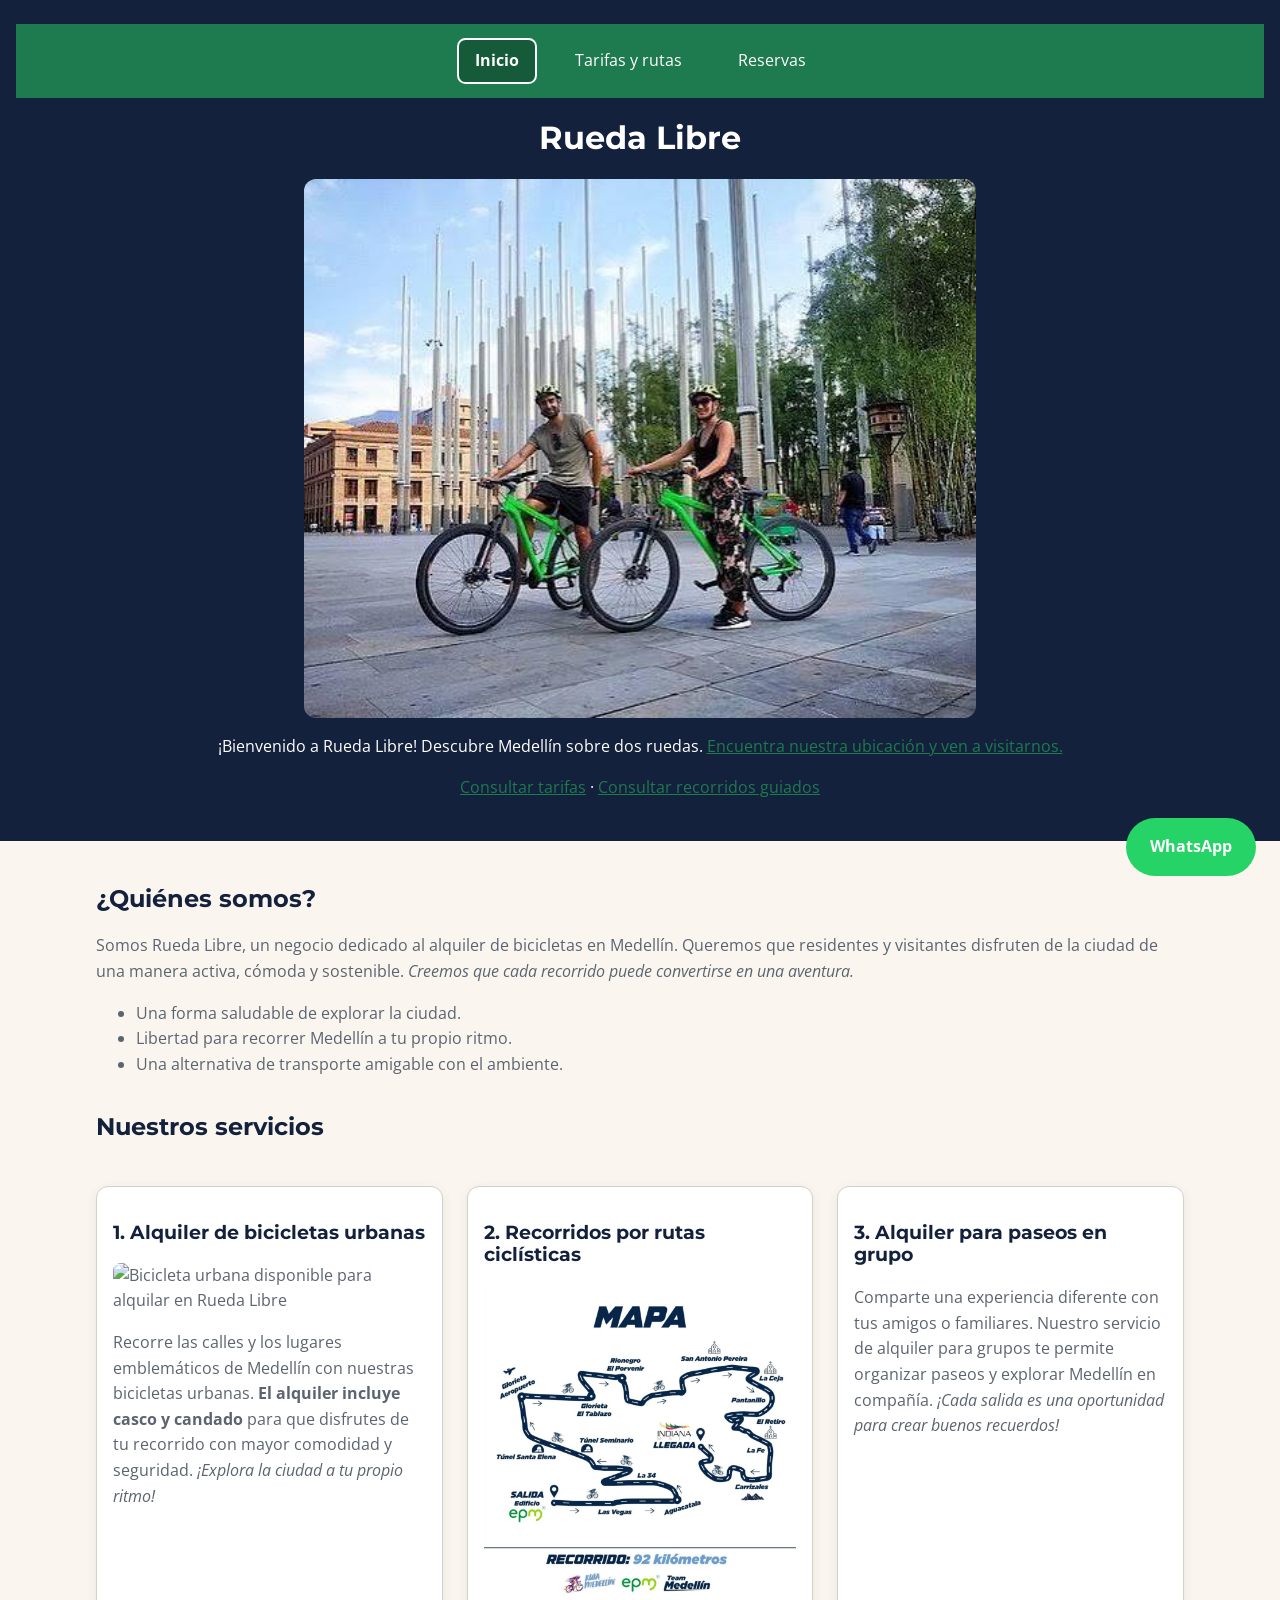
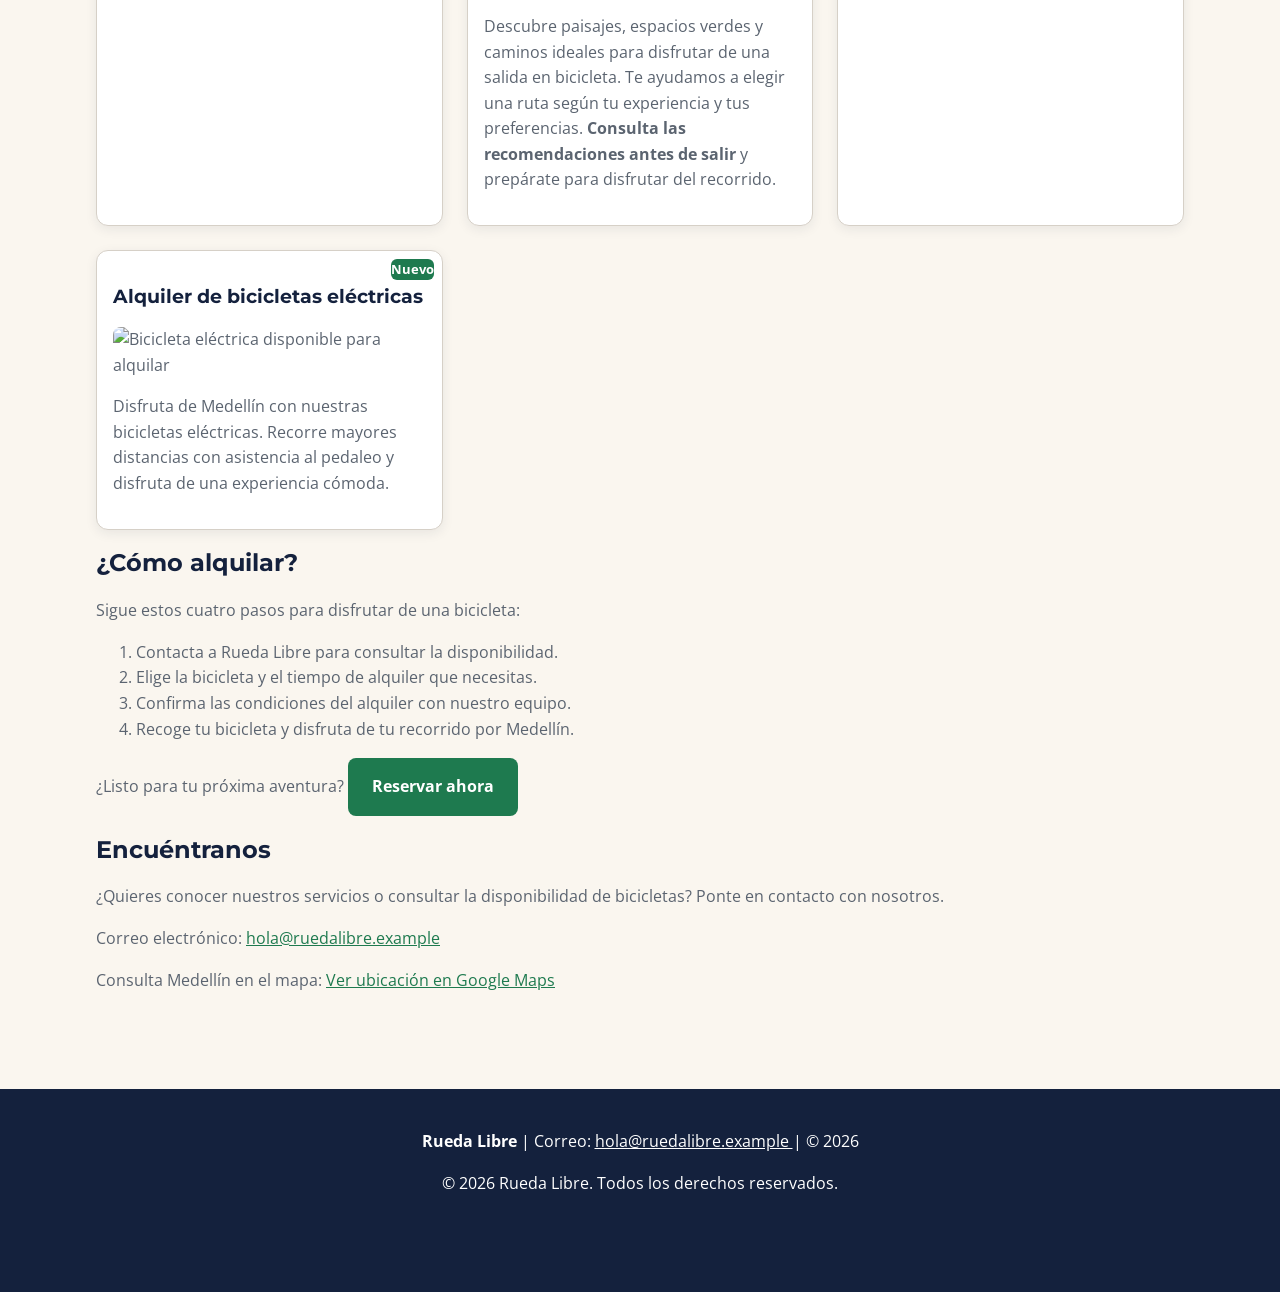
==== commit 1dd7633f: "Styles/feat: se agrega etiqueta NUEVO y botón flotante de whatsapp" ====
--- a/index.html
+++ b/index.html
@@ -19,6 +19,9 @@
         href="https://fonts.googleapis.com/css2?family=Montserrat:ital,wght@0,100..900;1,100..900&family=Open+Sans:ital,wght@0,300..800;1,300..800&display=swap"
         rel="stylesheet">
 </head>
+<a class="whatsapp-flotante" href="https://wa.me/573000000000" target="_blank" rel="noopener noreferrer">
+    WhatsApp
+</a>
 
 <body>
 
@@ -108,6 +111,21 @@
                     <em>¡Cada salida es una oportunidad para crear buenos recuerdos!</em>
                 </p>
             </article>
+
+            <article class="tarjeta-servicio">
+                <span class="etiqueta-nuevo">Nuevo</span>
+
+                <h3>Alquiler de bicicletas eléctricas</h3>
+
+                <img src="img/bicicleta.jpeg" alt="Bicicleta eléctrica disponible para alquilar">
+
+                <p>
+                    Disfruta de Medellín con nuestras bicicletas eléctricas.
+                    Recorre mayores distancias con asistencia al pedaleo
+                    y disfruta de una experiencia cómoda.
+                </p>
+            </article>
+
         </section>
 
         <section id="como-alquilar">
--- a/css/styles.css
+++ b/css/styles.css
@@ -264,3 +264,58 @@
         white-space: nowrap;
     }
 }
+
+.tarjeta-servicio {
+    position: relative;
+    padding: var(--espaciadomedium);
+    border: 1px solid var(--Titulos-y-encabezado);
+    border-radius: 12px;
+    margin-bottom: var(--espaciadobig);
+}
+
+.etiqueta-nuevo {
+    position: absolute;
+    top: 0.5rem;
+    right: 0.5rem;
+    background-color: var(--botones-y-enlaces);
+    color: white;
+    padding: var(--espaciadotiny);
+    border-radius: 6px;
+    font-size: 0.8rem;
+    font-weight: bold;
+}
+
+.tarjeta-servicio img {
+    width: 100%;
+    height: auto;
+    border-radius: 8px;
+}
+
+.whatsapp-flotante {
+    position: fixed;
+    right: 1.5rem;
+    bottom: 1.5rem;
+
+    background-color: #25D366;
+    color: white;
+
+    padding: 1rem 1.5rem;
+    border-radius: 30px;
+
+    text-decoration: none;
+    font-weight: bold;
+
+    z-index: 1000;
+}
+
+main {
+    padding-bottom: 5rem;
+}
+
+footer {
+    padding-bottom: 5rem;
+}
+
+.whatsapp-flotante:hover {
+    background-color: #1da851;
+}
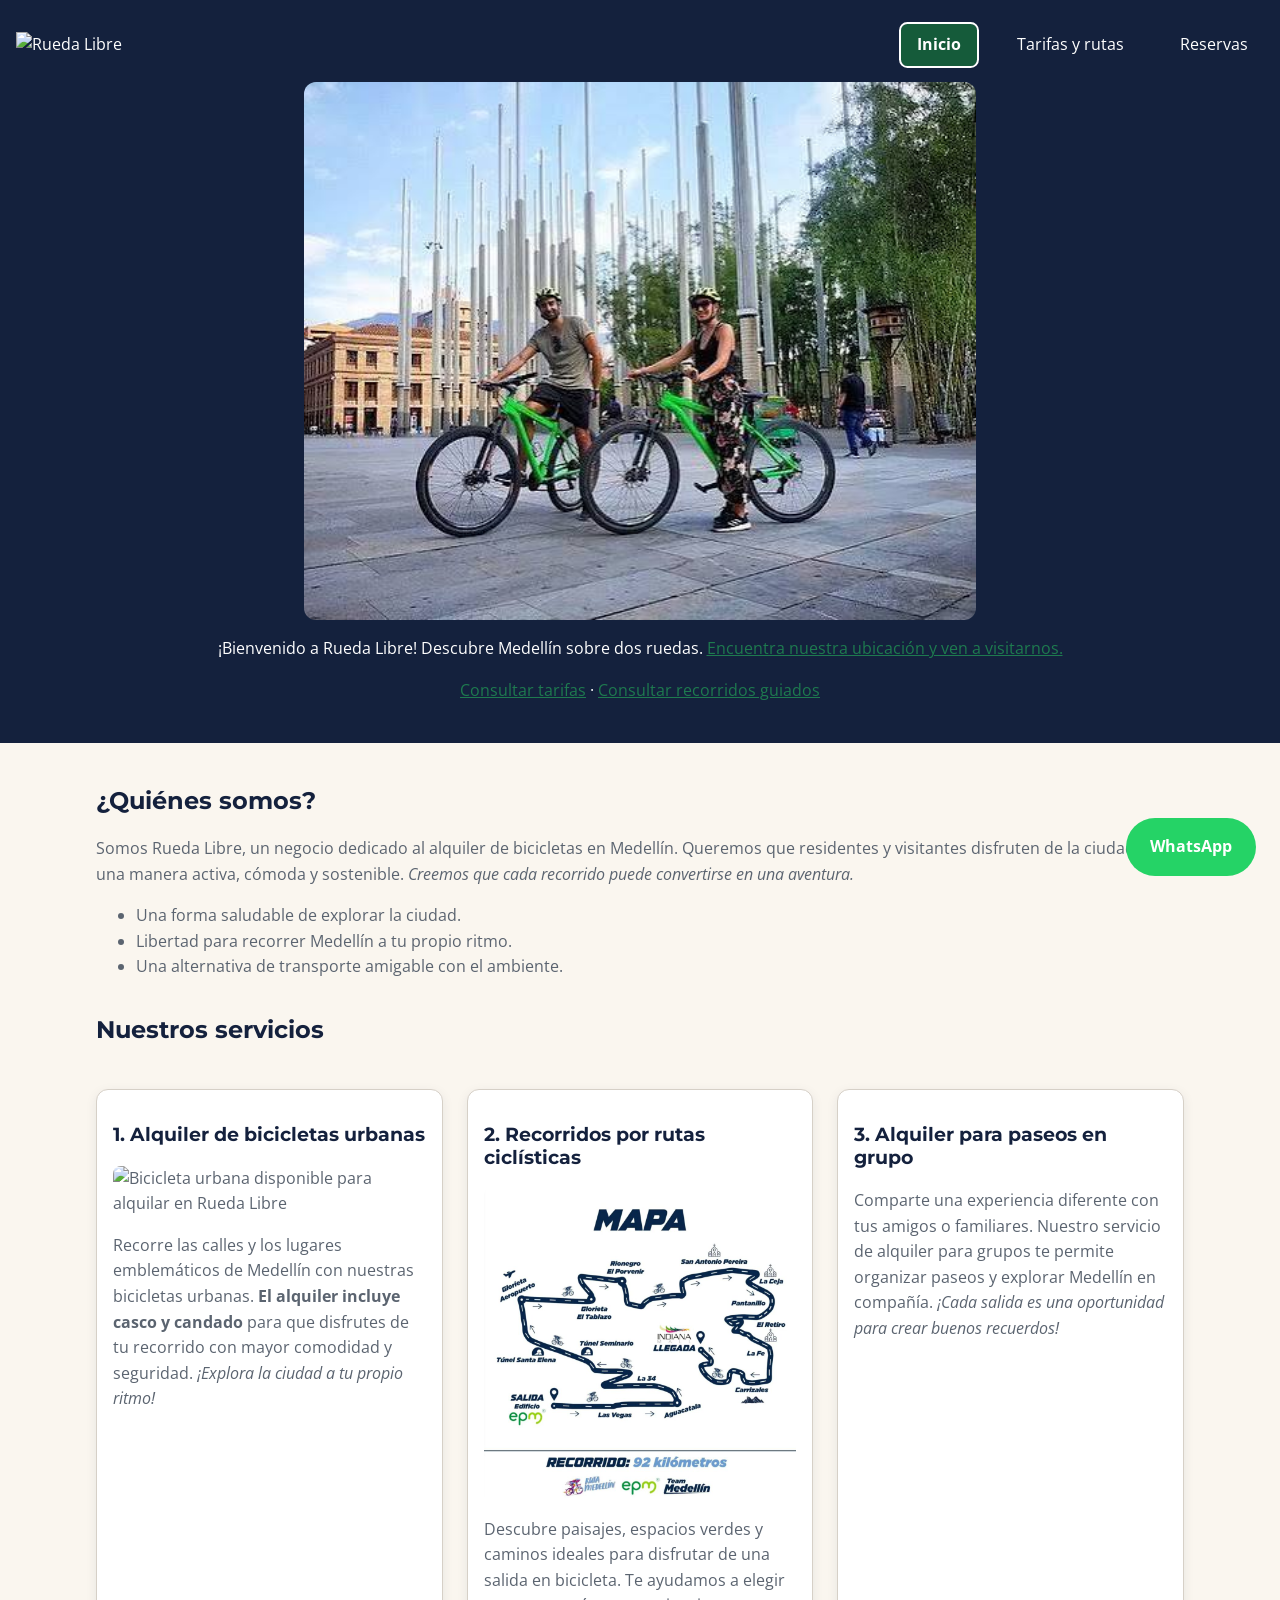
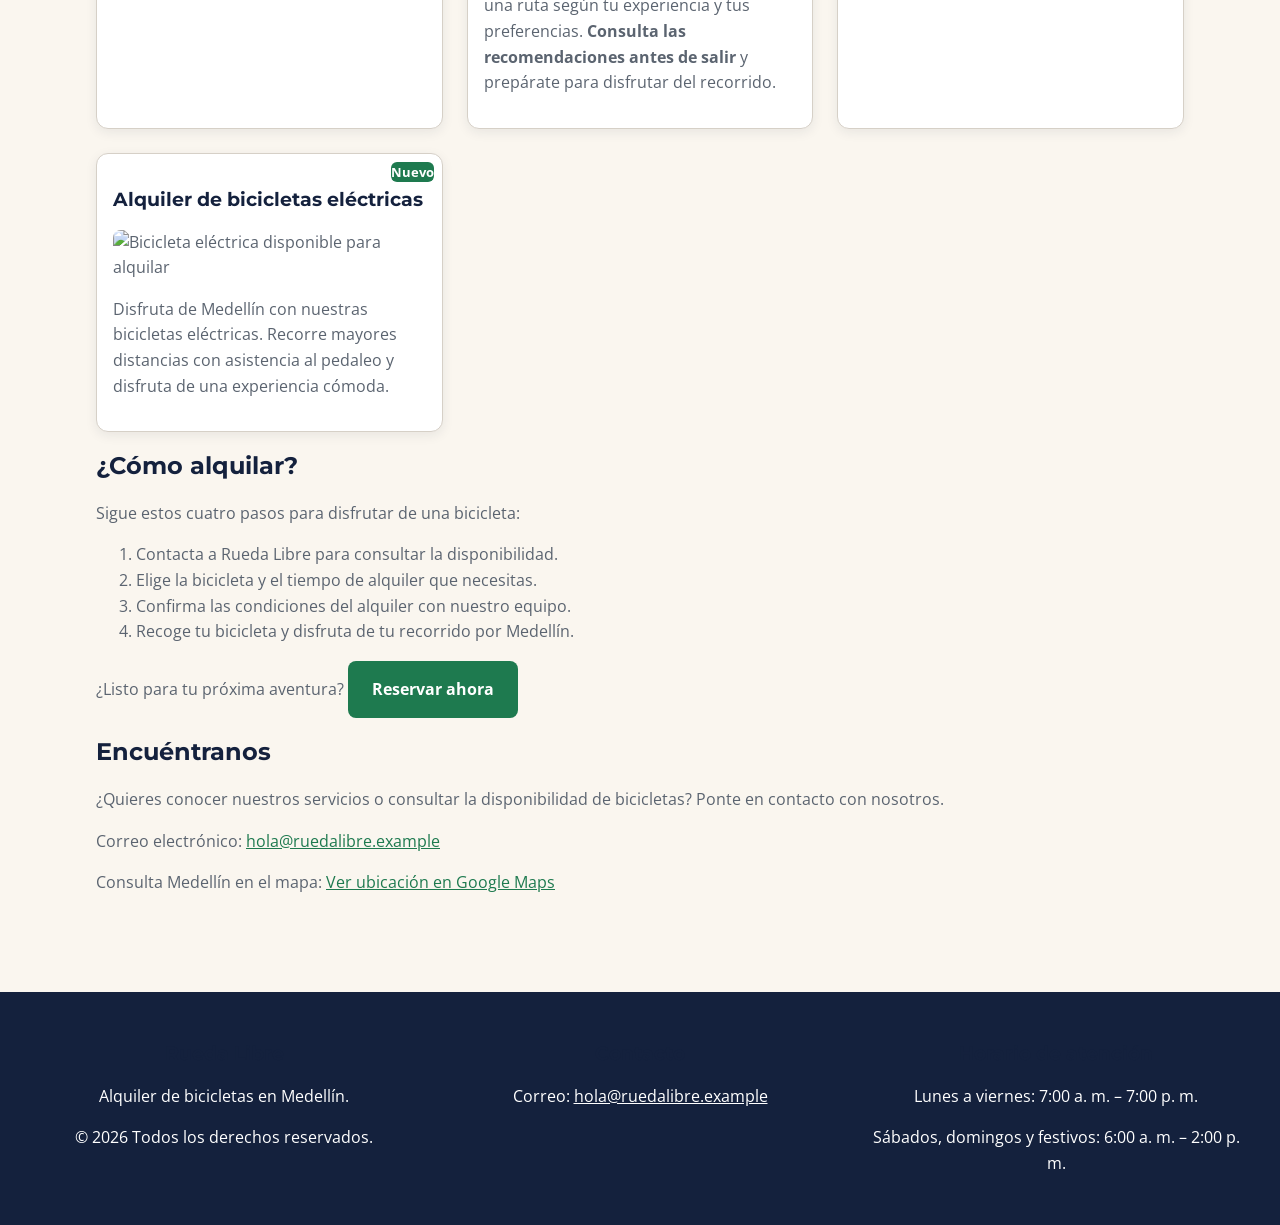
==== commit 9fd9b1d2: "refactor: mejorar la estructura semántica del encabezado y footer" ====
--- a/index.html
+++ b/index.html
@@ -26,7 +26,11 @@
 <body>
 
     <header>
-        <nav aria-label="Menú principal">
+
+            
+        
+        <nav aria-label="Menú principal" id="encabezado-superior">
+    <a class="marca" href="index.html"><img src="img/logo.jpeg" alt="Rueda Libre"></img></a>
             <ul id="menu">
                 <li><a href="index.html" class="activo" aria-current="page">Inicio</a></li>
                 <li><a href="paginas/tarifas.html">Tarifas y rutas</a></li>
@@ -34,7 +38,7 @@
             </ul>
         </nav>
 
-        <h1>Rueda Libre</h1>
+    
 
         <img src="img/portada.jpeg" alt="Ciclista disfrutando de un recorrido en bicicleta por Medellín" width="400">
 
@@ -172,17 +176,31 @@
     </main>
 
 
-    <footer>
-        <p>
-            <strong>Rueda Libre</strong> |
+<footer>
+
+    <section class="footer-bloque">
+        <h3>Rueda Libre</h3>
+        <p>Alquiler de bicicletas en Medellín.</p>
+        <p>&copy; 2026 Todos los derechos reservados.</p>
+    </section>
+
+    <section class="footer-bloque">
+        <h3>Contacto</h3>
+        <p>
             Correo:
             <a href="mailto:hola@ruedalibre.example">
                 hola@ruedalibre.example
-            </a> |
-            &copy; 2026
-        </p>
-        <p>&copy; 2026 Rueda Libre. Todos los derechos reservados.</p>
-    </footer>
+            </a>
+        </p>
+    </section>
+
+    <section class="footer-bloque">
+        <h3>Horario de atención</h3>
+        <p>Lunes a viernes: 7:00 a. m. – 7:00 p. m.</p>
+        <p>Sábados, domingos y festivos: 6:00 a. m. – 2:00 p. m.</p>
+    </section>
+
+</footer>
 
 </body>
 
--- a/css/styles.css
+++ b/css/styles.css
@@ -77,12 +77,11 @@
     flex-direction: row;
     flex-wrap: wrap;
     justify-content: center;
-    align-items: center;
-    gap: var(--espaciado-big);
+    gap: 1.5rem;
+    list-style: none;
+    padding: 0;
     margin: 0;
-    padding: var(--espaciado-medium);
-    list-style: none;
-    background: var(--botones-y-enlaces);
+
 }
 
 #menu a,
@@ -318,4 +317,27 @@
 
 .whatsapp-flotante:hover {
     background-color: #1da851;
+}
+
+#encabezado-superior {
+    display: flex;
+    justify-content: space-between;
+    align-items: center;
+    flex-wrap: wrap;
+    gap: var(--espaciado-medium);
+}
+
+footer {
+    display: flex;
+    flex-direction: row;
+    justify-content: space-between;
+    align-items: flex-start;
+    flex-wrap: wrap;
+    gap: 2rem;
+    padding: 2rem;
+}
+
+.footer-bloque {
+    flex: 1;
+    min-width: 200px;
 }
